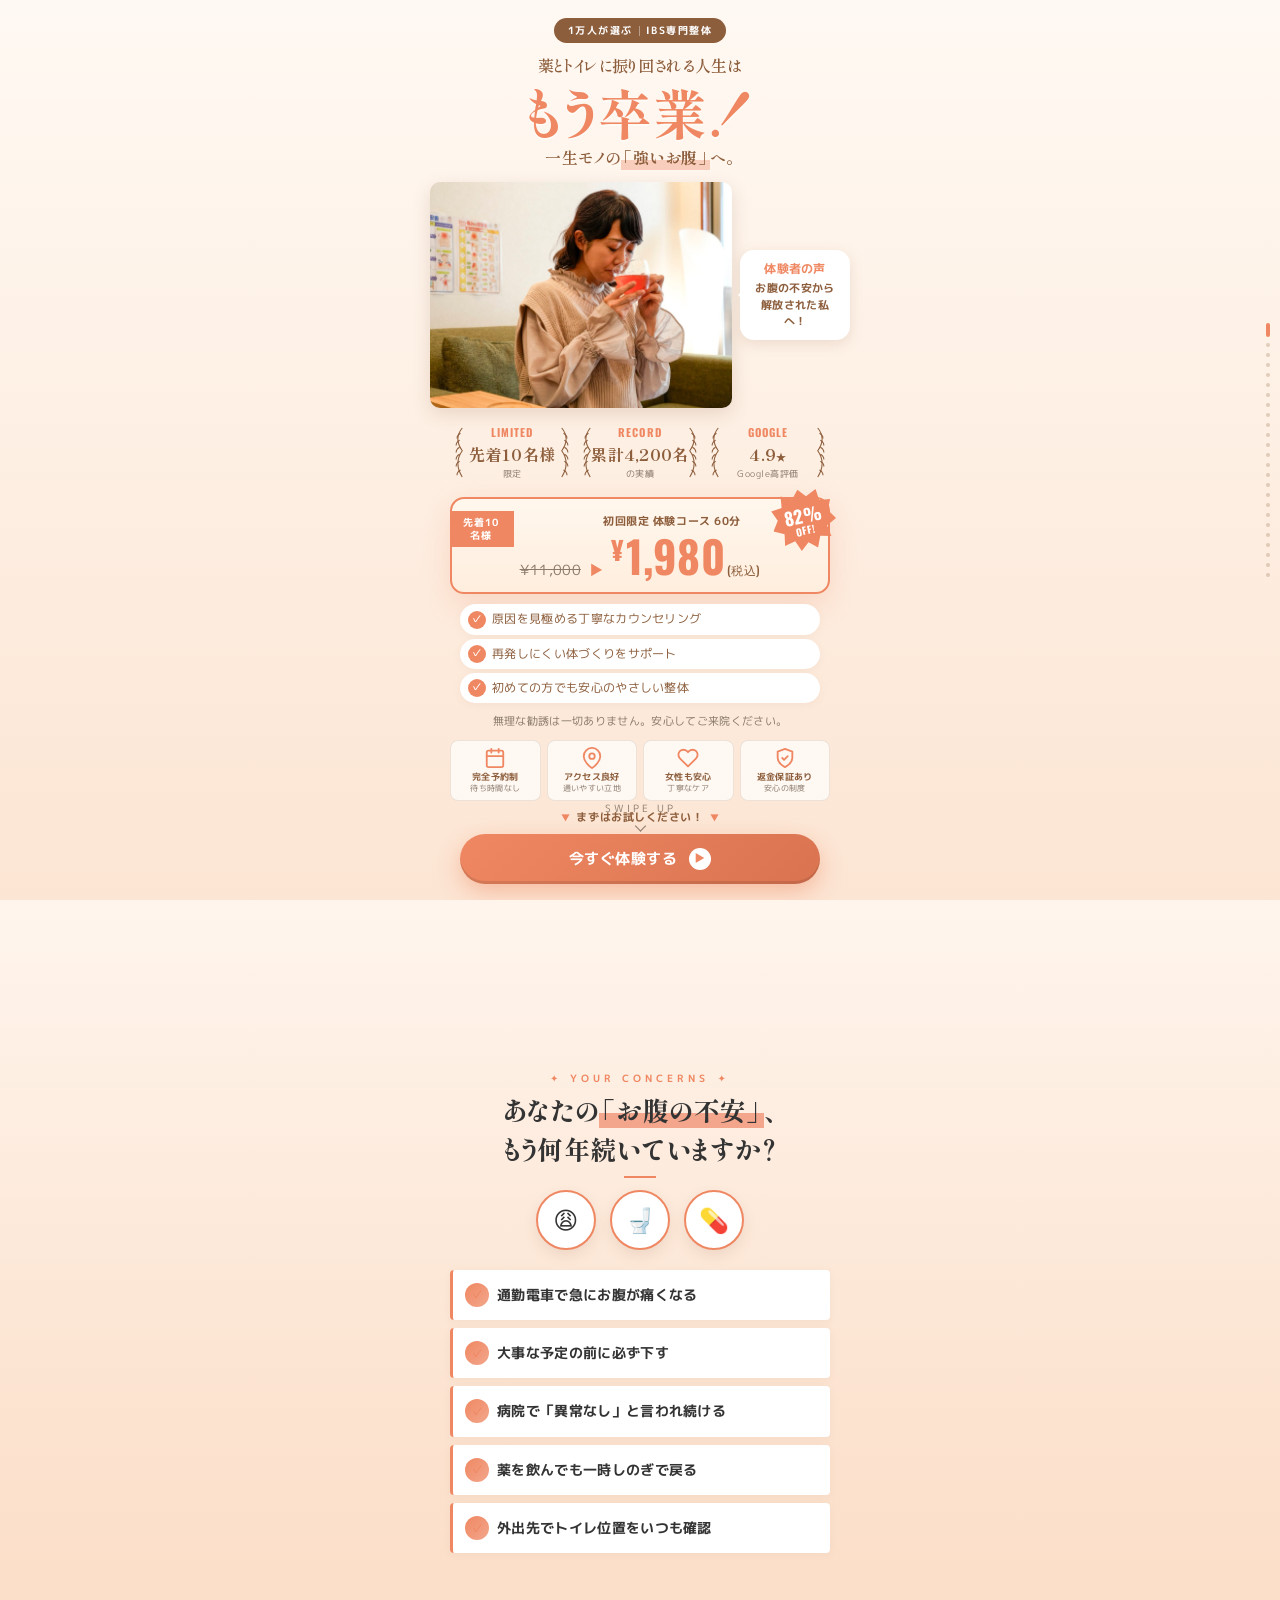
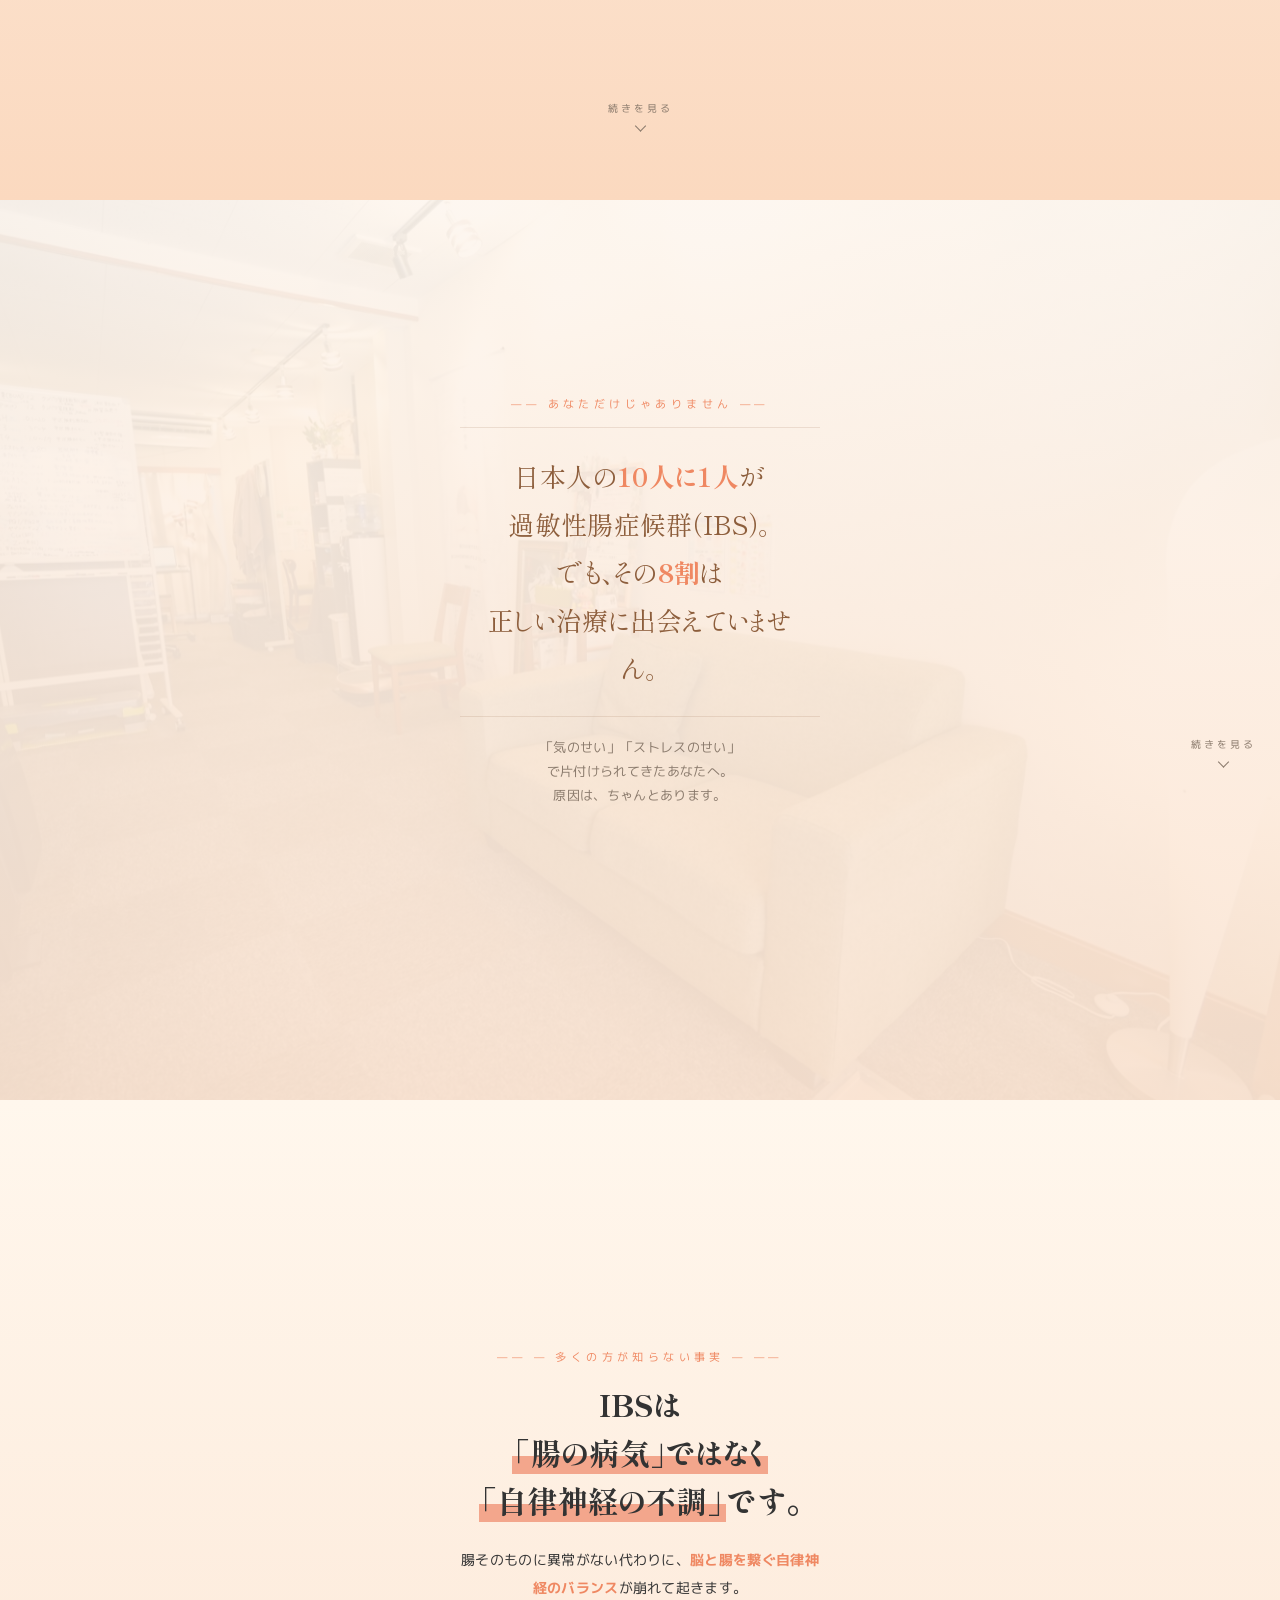
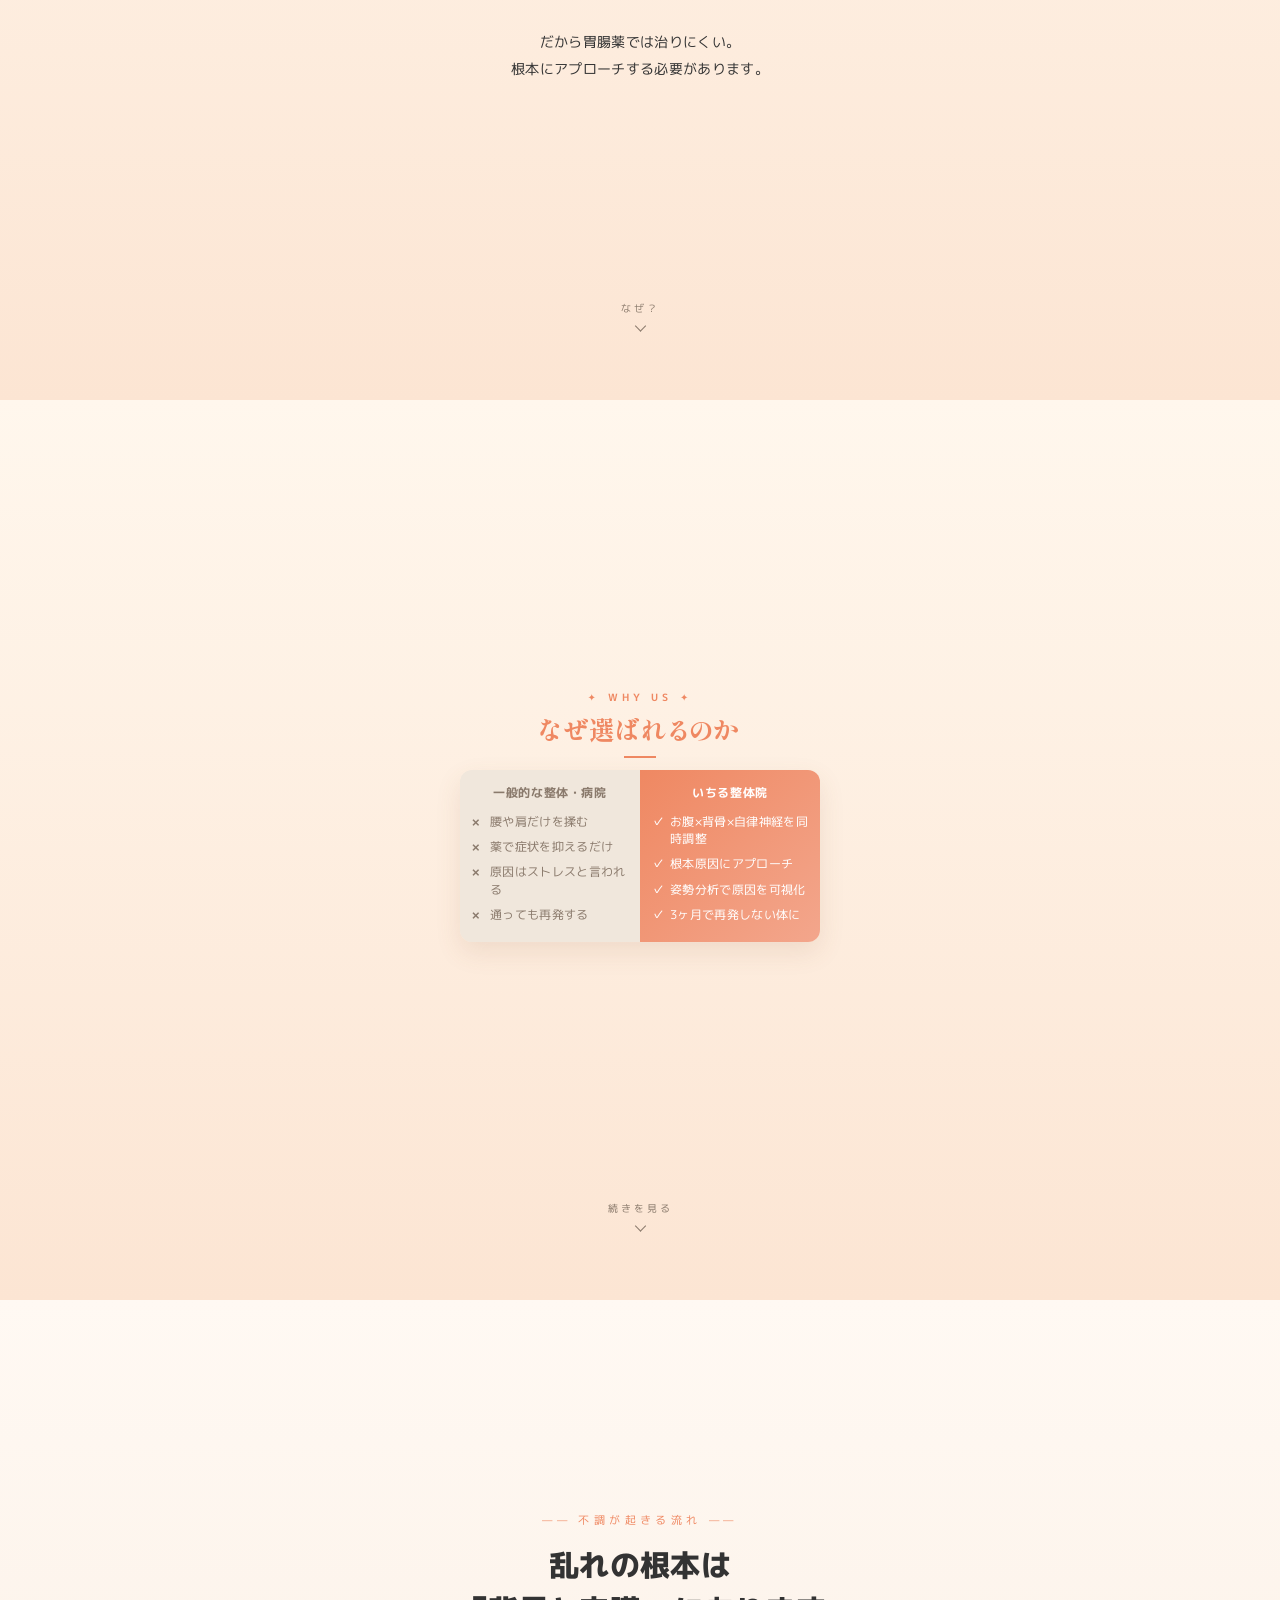
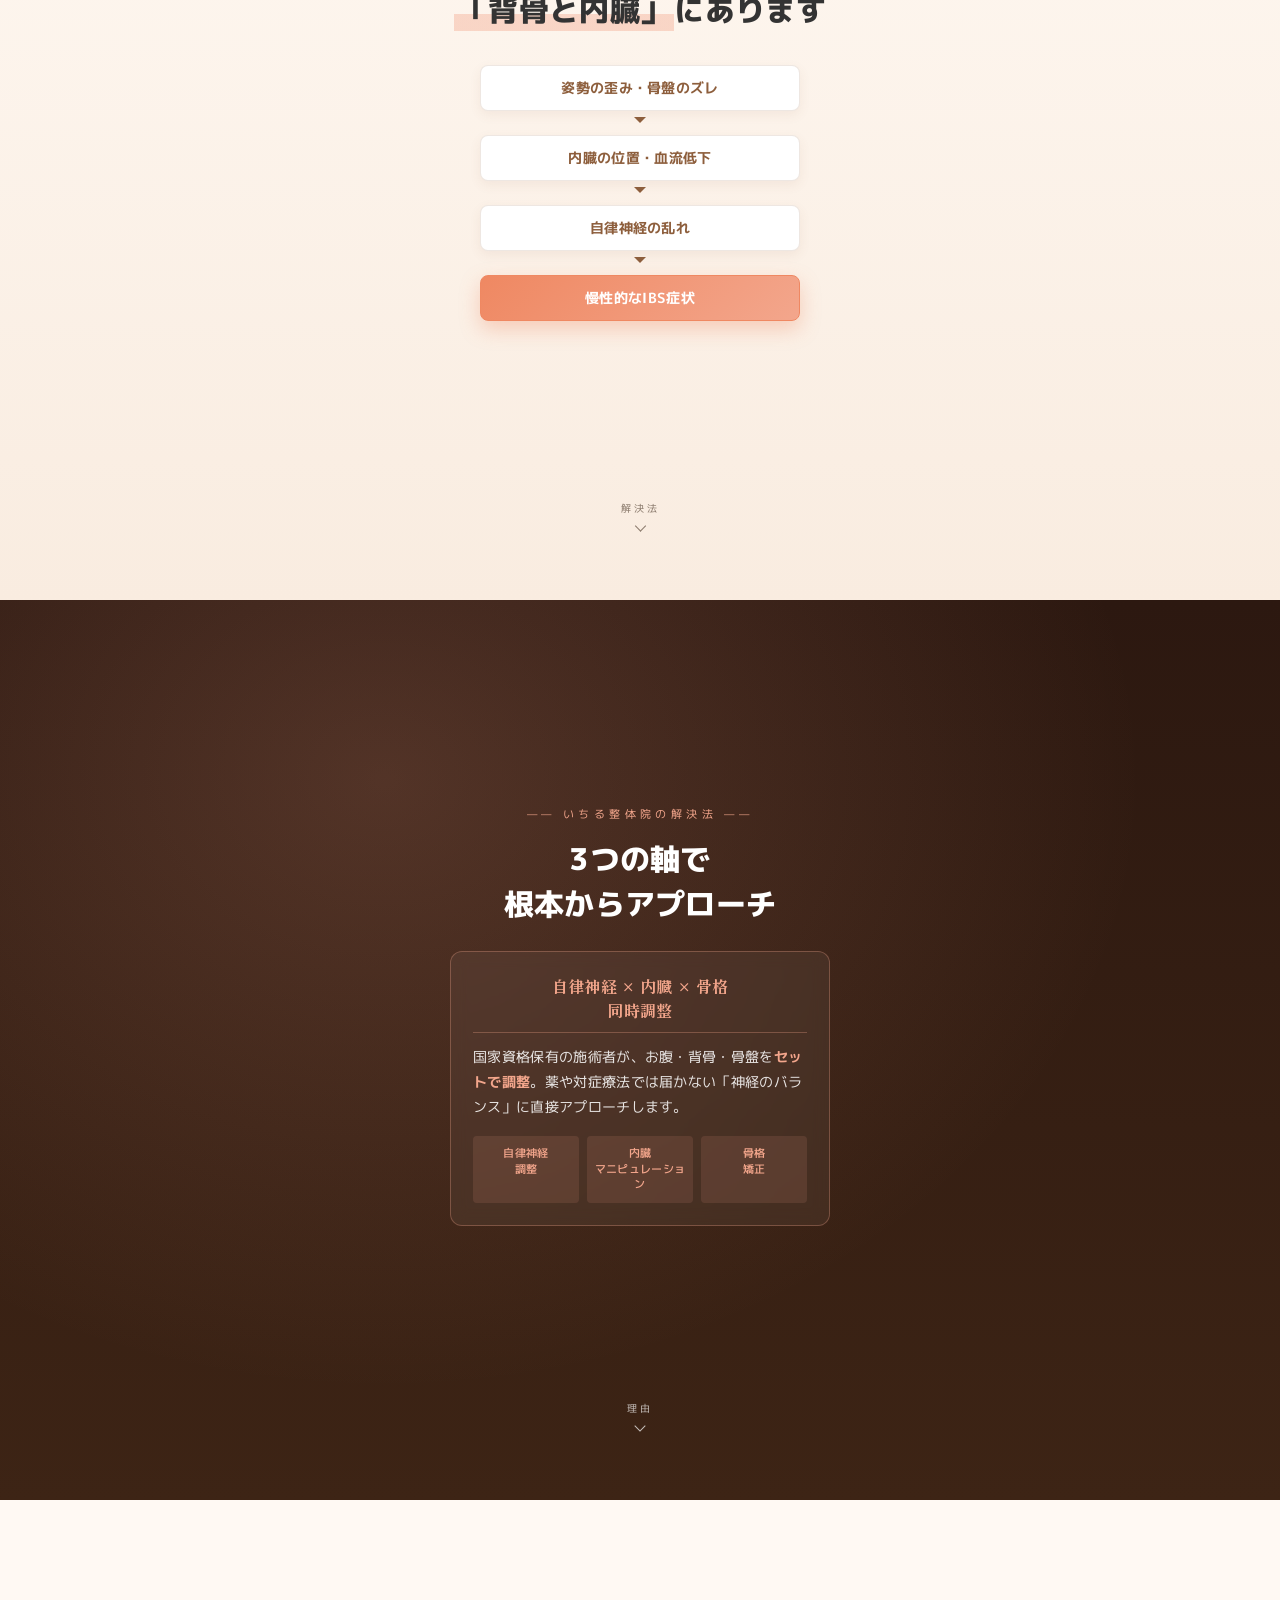
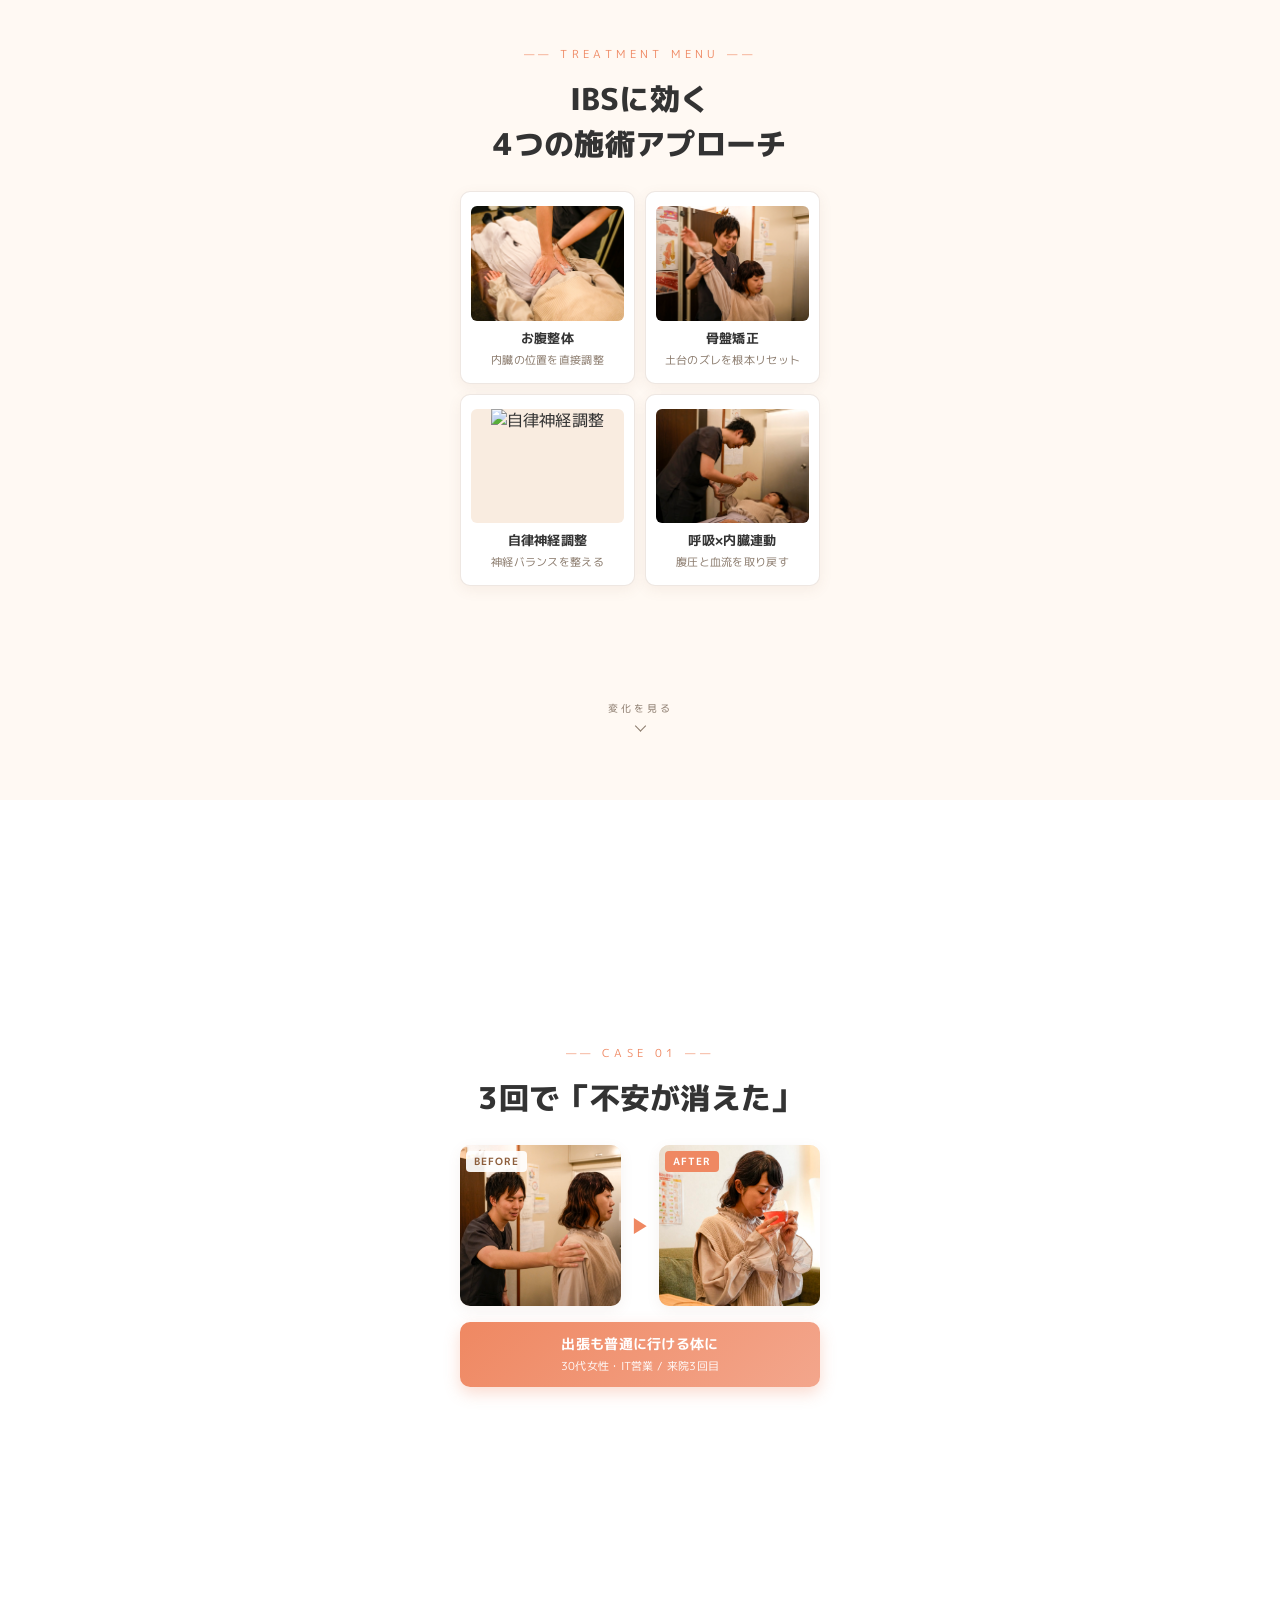
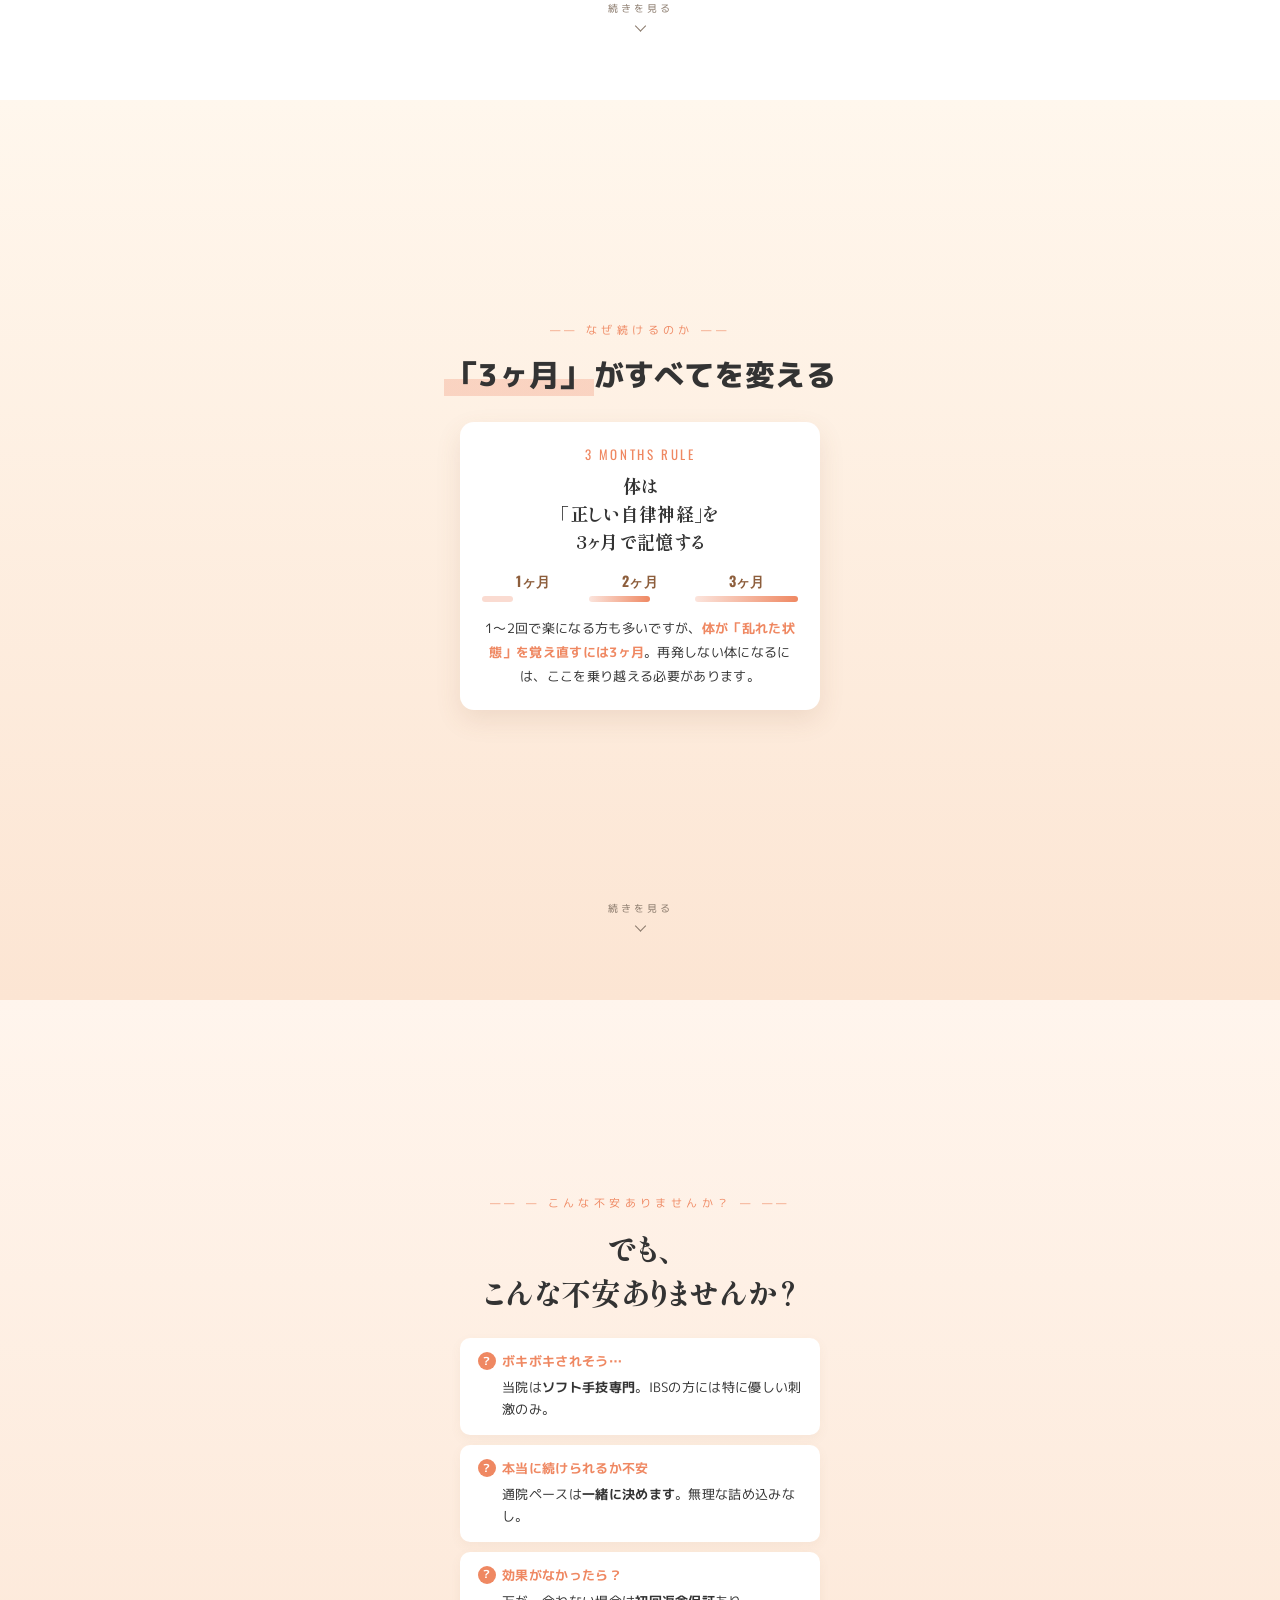
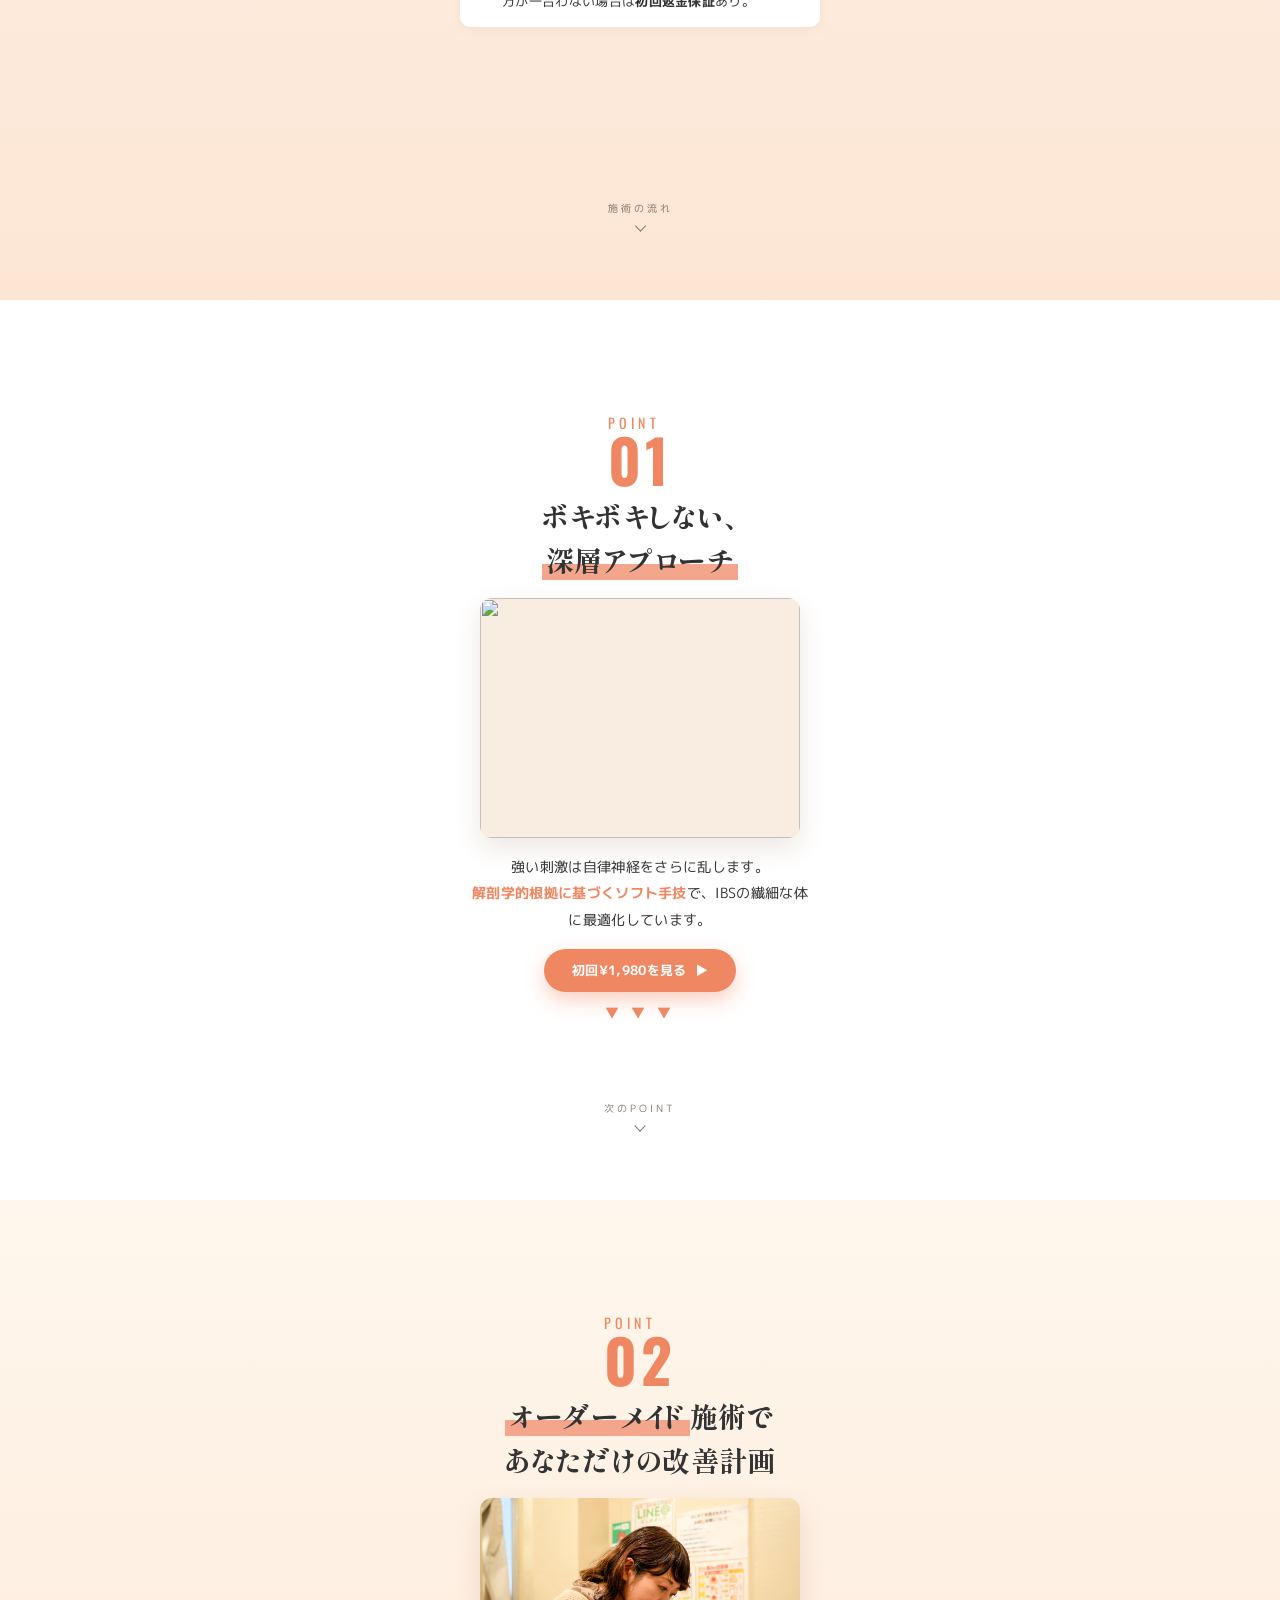
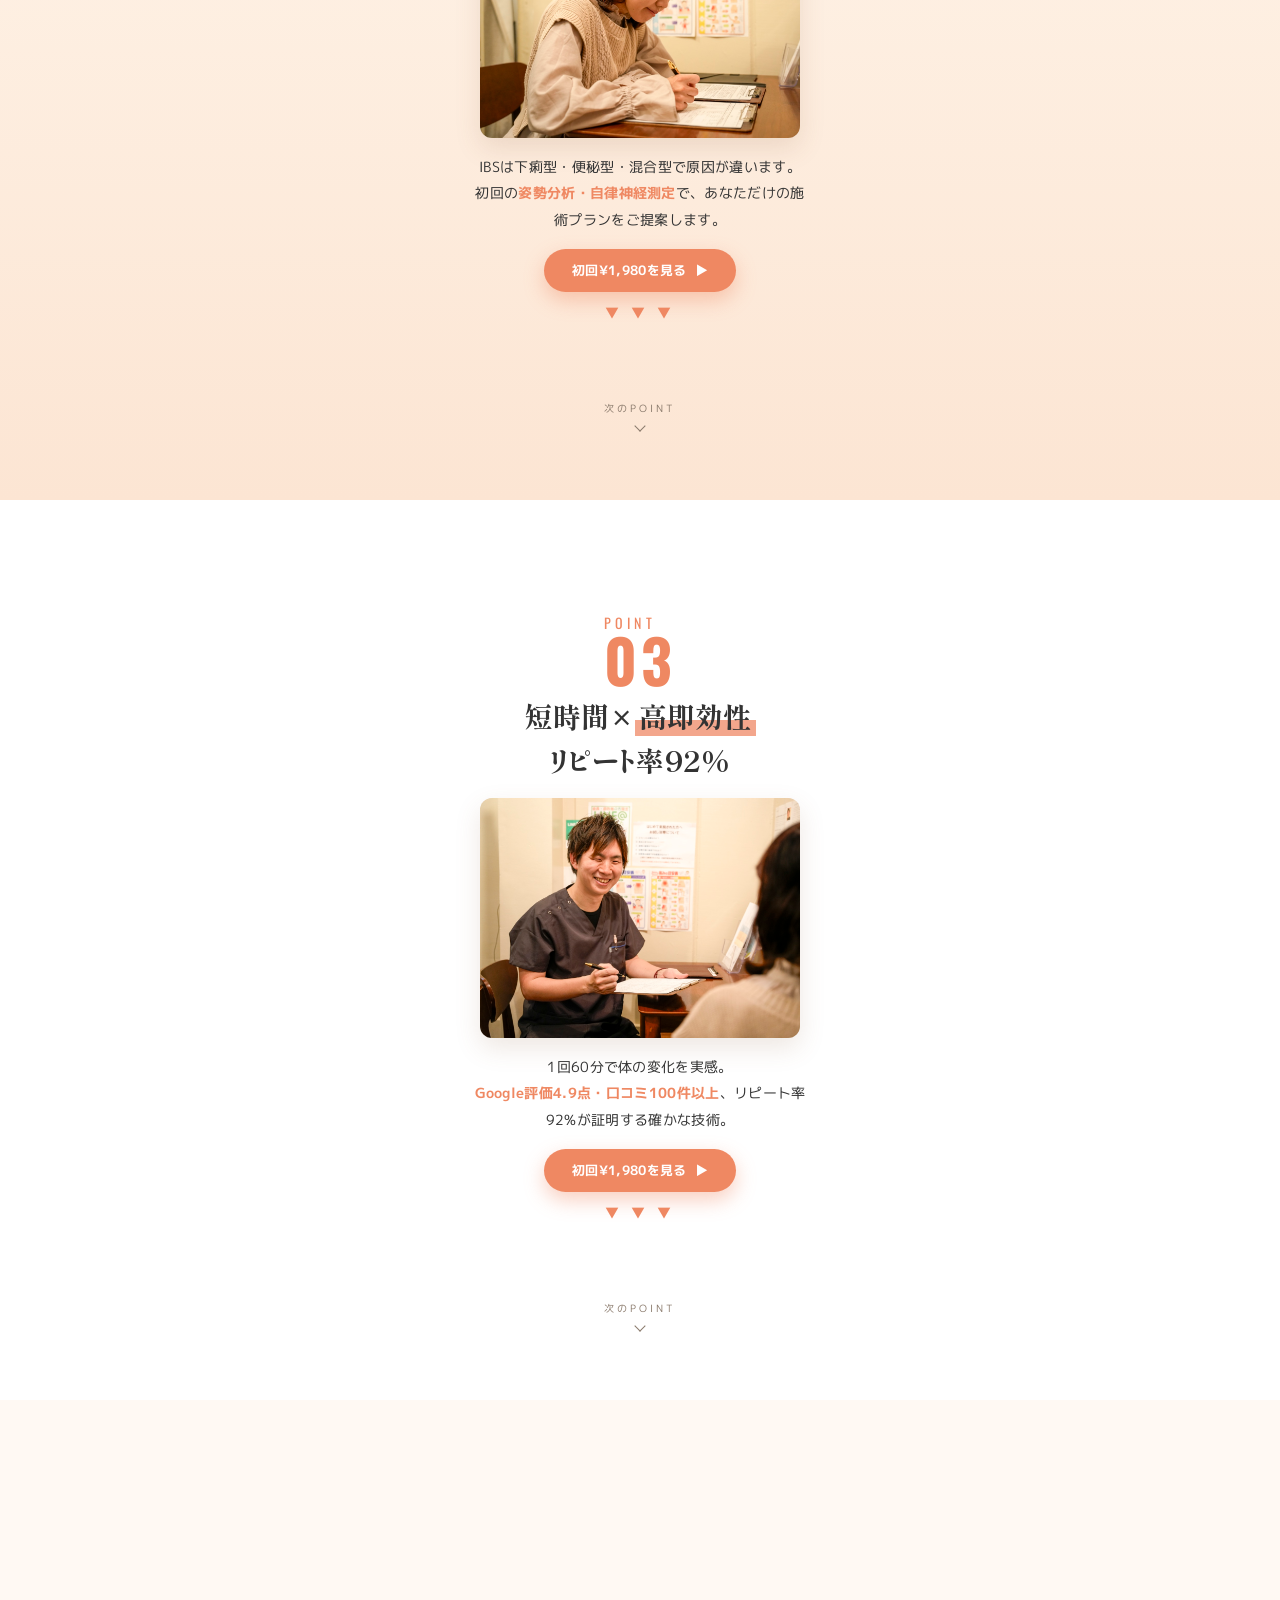
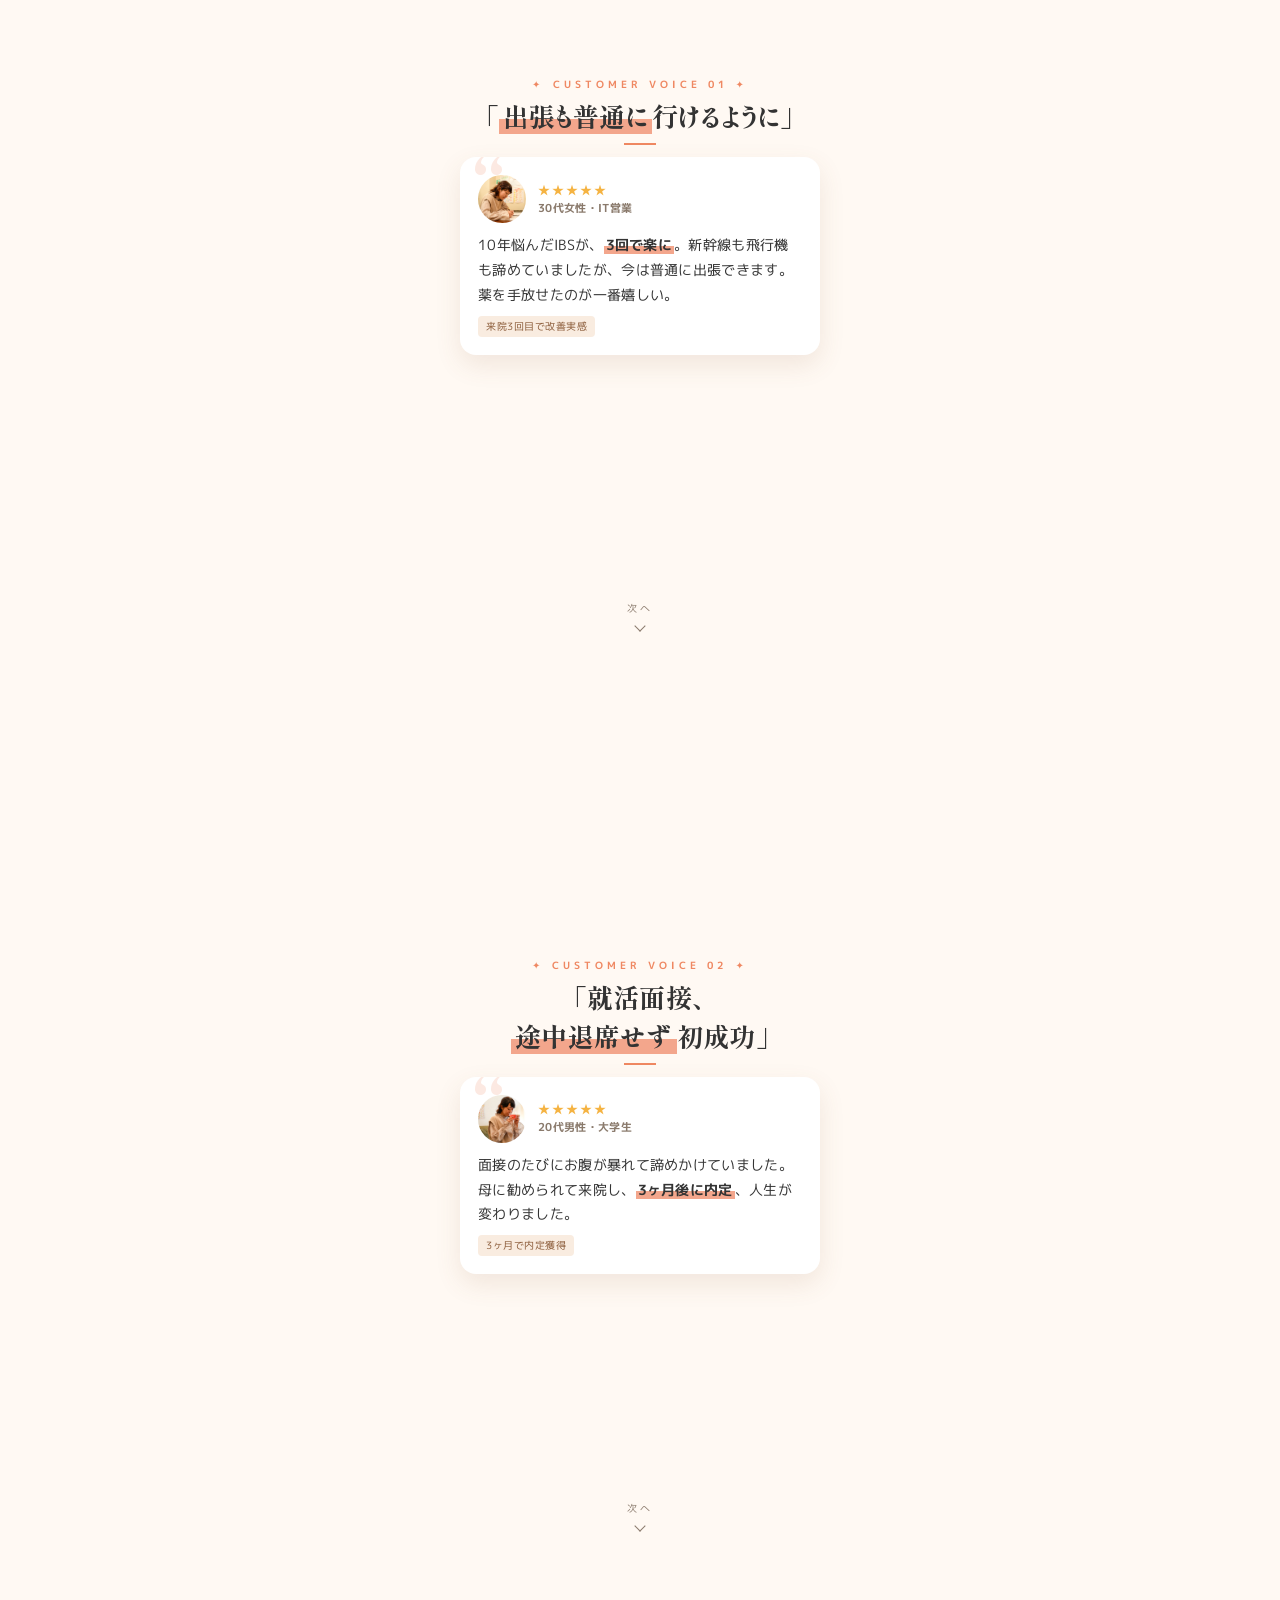
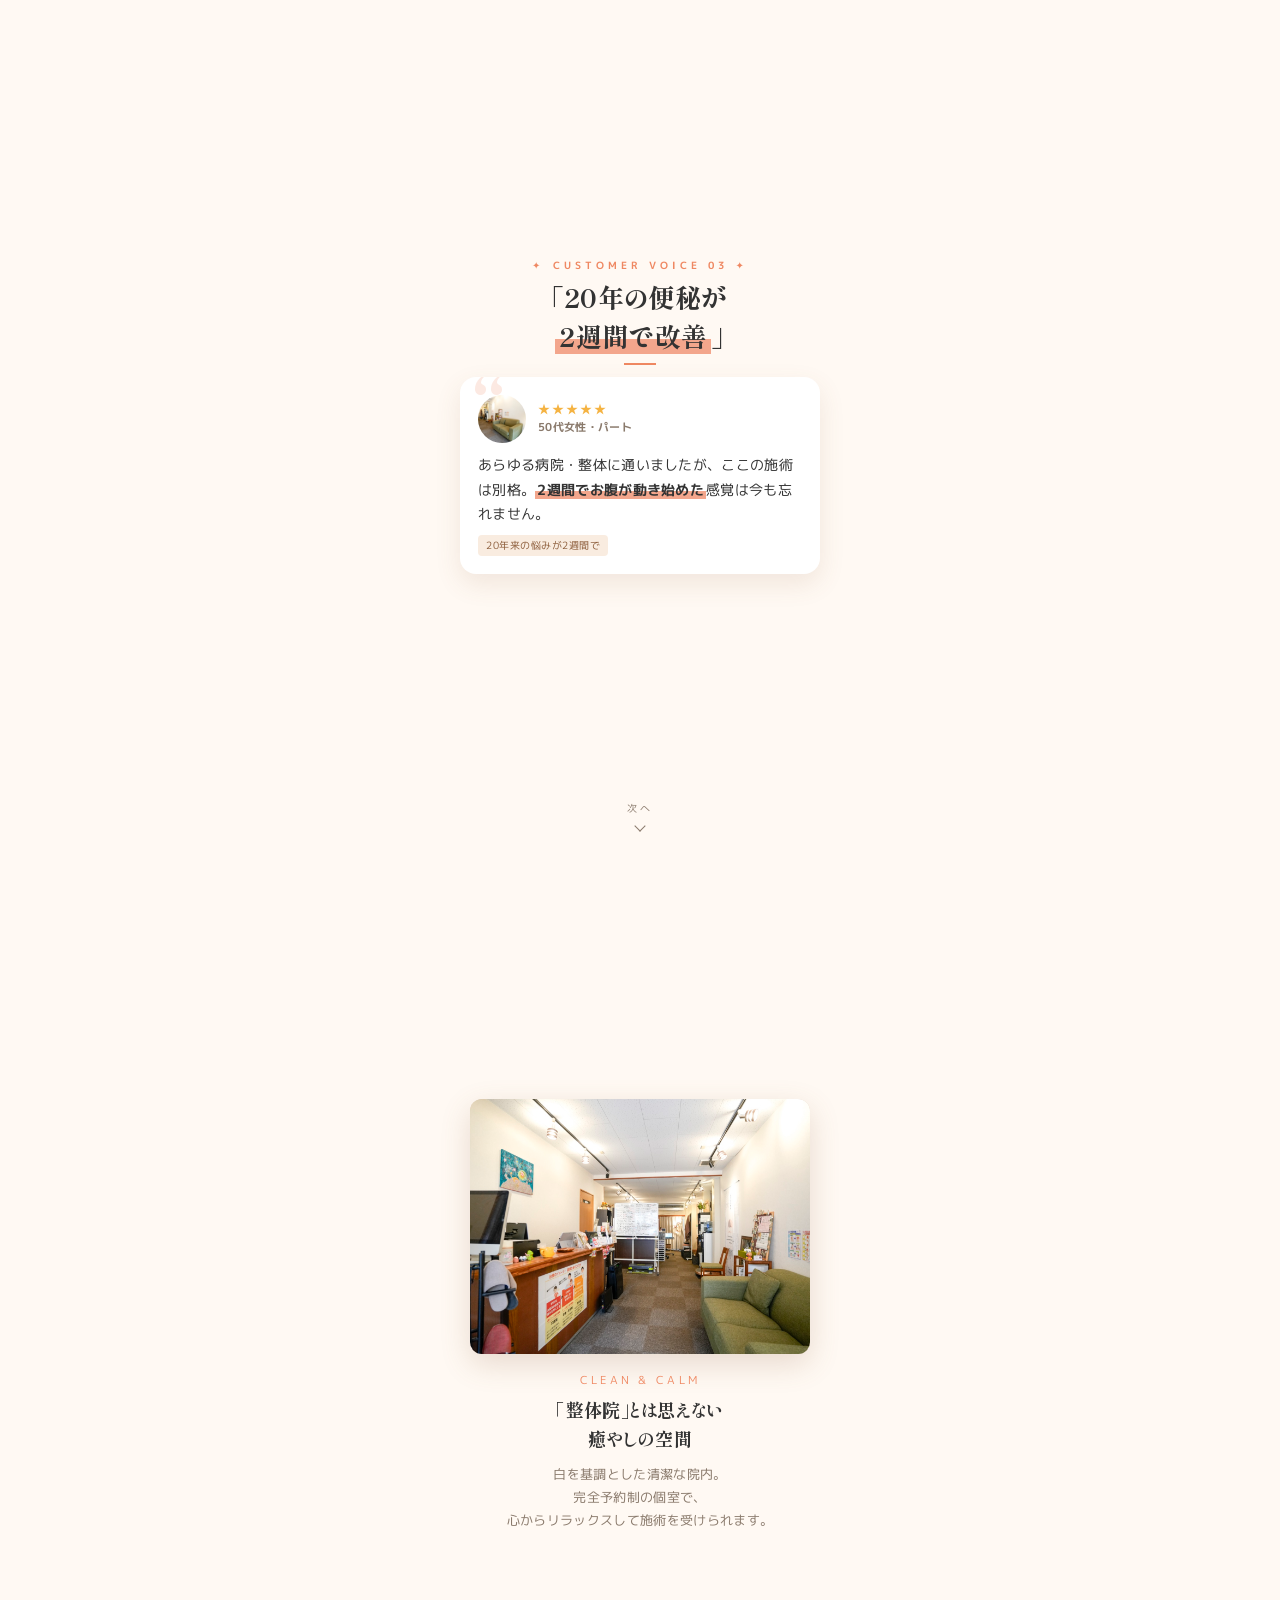
==== ibs-premium/index.html @ dd24e022 "Add premium IBS LP with elevated design" ====
<!DOCTYPE html>
<html lang="ja">
<head>
<meta charset="UTF-8">
<meta name="viewport" content="width=device-width, initial-scale=1.0, maximum-scale=1.0, user-scalable=no, viewport-fit=cover">
<title>薬は卒業！過敏性腸症候群を3ヶ月で根本改善｜いちる整体院</title>
<meta name="description" content="薬で治らない過敏性腸症候群（IBS）に。大阪・東成区のいちる整体院。自律神経×内臓調整で根本改善。初回限定¥1,980（82%OFF）。">
<meta name="robots" content="noindex,nofollow">
<link rel="preconnect" href="https://fonts.googleapis.com">
<link rel="preconnect" href="https://fonts.gstatic.com" crossorigin>
<link href="https://fonts.googleapis.com/css2?family=M+PLUS+1p:wght@300;400;500;700;800&family=Oswald:wght@300;400;500;600;700&family=Shippori+Mincho:wght@500;700;800&display=swap" rel="stylesheet">
<link rel="stylesheet" href="../shared/styles.css">
</head>
<body>

<div class="progress" id="progress"></div>
<a href="#offer" class="floating-cta" id="floatingCta">初回82%OFFを見る</a>

<div class="swiper" id="swiper">

<section class="slide s-hero-premium">
  <div class="ph-tag-row reveal">
    <span>1万人が選ぶ</span><span class="div"></span><span>IBS専門整体</span>
  </div>
  <div class="ph-h reveal d1">
    薬とトイレに振り回される人生は
    <span class="big">もう卒業！</span>
    一生モノの<span class="strong-q">「強いお腹」</span>へ。
  </div>
  
  <div class="ph-photo-row reveal d2">
    <div class="ph-photo"><img src="../shared/images/IMG_9438.jpg" alt=""></div>
    <div class="ph-bubble"><strong>体験者の声</strong>お腹の不安から<br>解放された私へ！</div>
  </div>
  <div class="laurel-row reveal d3">
    
      <div class="laurel">
        <div class="ico">LIMITED</div>
        <div class="num">先着10名様<small></small></div>
        <div class="lbl">限定</div>
      </div>
    
      <div class="laurel">
        <div class="ico">RECORD</div>
        <div class="num">累計4,200名<small></small></div>
        <div class="lbl">の実績</div>
      </div>
    
      <div class="laurel">
        <div class="ico">GOOGLE</div>
        <div class="num">4.9<small>★</small></div>
        <div class="lbl">Google高評価</div>
      </div>
    
  </div>
  
  <div class="ph-offer reveal d4">
    <div class="ribbon-l">先着10名様</div>
    <div class="ph-offer-h" style="text-align:center;">初回限定 体験コース 60分</div>
    <div class="ph-price-row">
      <span class="old">¥11,000</span>
      <span class="arrow-r">▶</span>
      <span class="new"><span class="yen">¥</span>1,980<small>(税込)</small></span>
    </div>
    <div class="starburst"><span class="pct">82%</span><span class="off">OFF!</span></div>
  </div>
  <ul class="ph-checks reveal d5"><li>原因を見極める丁寧なカウンセリング</li><li>再発しにくい体づくりをサポート</li><li>初めての方でも安心のやさしい整体</li></ul>
  <div style="font-size:11px;color:var(--muted);text-align:center;margin-top:2px;">無理な勧誘は一切ありません。安心してご来院ください。</div>
  
  <div class="feat4 reveal d5">
    
      <div class="it">
        <svg viewBox="0 0 24 24" fill="none" stroke="#ef8862" stroke-width="2" stroke-linecap="round" stroke-linejoin="round"><rect x="3" y="4" width="18" height="18" rx="2"/><line x1="16" y1="2" x2="16" y2="6"/><line x1="8" y1="2" x2="8" y2="6"/><line x1="3" y1="10" x2="21" y2="10"/></svg>
        <div class="lbl">完全予約制</div>
        <div class="sub">待ち時間なし</div>
      </div>
    
      <div class="it">
        <svg viewBox="0 0 24 24" fill="none" stroke="#ef8862" stroke-width="2" stroke-linecap="round" stroke-linejoin="round"><path d="M21 10c0 7-9 13-9 13s-9-6-9-13a9 9 0 1 1 18 0z"/><circle cx="12" cy="10" r="3"/></svg>
        <div class="lbl">アクセス良好</div>
        <div class="sub">通いやすい立地</div>
      </div>
    
      <div class="it">
        <svg viewBox="0 0 24 24" fill="none" stroke="#ef8862" stroke-width="2" stroke-linecap="round" stroke-linejoin="round"><path d="M20.84 4.61a5.5 5.5 0 0 0-7.78 0L12 5.67l-1.06-1.06a5.5 5.5 0 0 0-7.78 7.78l1.06 1.06L12 21.23l7.78-7.78 1.06-1.06a5.5 5.5 0 0 0 0-7.78z"/></svg>
        <div class="lbl">女性も安心</div>
        <div class="sub">丁寧なケア</div>
      </div>
    
      <div class="it">
        <svg viewBox="0 0 24 24" fill="none" stroke="#ef8862" stroke-width="2" stroke-linecap="round" stroke-linejoin="round"><path d="M12 22s8-4 8-10V5l-8-3-8 3v7c0 6 8 10 8 10z"/><polyline points="9 12 11 14 15 10"/></svg>
        <div class="lbl">返金保証あり</div>
        <div class="sub">安心の制度</div>
      </div>
    
  </div>
  <div class="cta-pro-pretext reveal d5">まずはお試しください！</div>
  <a class="cta-pro reveal d5" href="#offer">今すぐ体験する</a>
  <div class="hint">SWIPE UP<span class="arrow"></span></div>
</section>

<section class="slide s-pain pro">
  <div class="deco-h reveal">
    <div class="pre">YOUR CONCERNS</div>
    <h2>あなたの<span class="hl">「お腹の不安」</span>、<br>もう何年続いていますか？</h2>
    <div class="post"></div>
  </div>
  <div class="pain-pictogram"><div class="pic">😩</div><div class="pic">🚽</div><div class="pic">💊</div></div>
  <ul class="pain-list">
    <li class="reveal d2">通勤電車で急にお腹が痛くなる</li><li class="reveal d2">大事な予定の前に必ず下す</li><li class="reveal d3">病院で「異常なし」と言われ続ける</li><li class="reveal d3">薬を飲んでも一時しのぎで戻る</li><li class="reveal d4">外出先でトイレ位置をいつも確認</li>
  </ul>
  <div class="hint">続きを見る<span class="arrow"></span></div>
</section>

<section class="slide s-empathy has-bg">
  <div class="bg-image" style="background-image: url('../shared/images/IMG_9281.jpg'); "></div>
  <p class="label reveal">あなただけじゃありません</p>
  <p class="empathy-quote reveal d1">日本人の<span class="em">10人に1人</span>が<br>過敏性腸症候群（IBS）。<br>でも、その<span class="em">8割</span>は<br>正しい治療に出会えていません。</p>
  <p class="empathy-sub reveal d2">「気のせい」「ストレスのせい」<br>で片付けられてきたあなたへ。<br>原因は、ちゃんとあります。</p>
  <div class="hint">続きを見る<span class="arrow"></span></div>
</section>

<section class="slide s-truth">
  <p class="label reveal">— 多くの方が知らない事実 —</p>
  <h2 class="truth-title reveal d1">IBSは<br><span class="hl">「腸の病気」ではなく</span><br><span class="hl">「自律神経の不調」</span>です。</h2>
  <p class="truth-body reveal d2">腸そのものに異常がない代わりに、<strong>脳と腸を繋ぐ自律神経のバランス</strong>が崩れて起きます。<br><br>だから胃腸薬では治りにくい。<br>根本にアプローチする必要があります。</p>
  <div class="hint">なぜ？<span class="arrow"></span></div>
</section>

<section class="slide s-compare" style="background: linear-gradient(180deg, #fff7ed 0%, #fce5d3 100%);">
  <div class="deco-h reveal">
    <div class="pre">WHY US</div>
    <h2><span class="accent">なぜ選ばれるのか</span></h2>
    <div class="post"></div>
  </div>
  <div class="compare-card reveal d2">
    <div class="col bad">
      <h4>一般的な整体・病院</h4>
      <ul><li>腰や肩だけを揉む</li><li>薬で症状を抑えるだけ</li><li>原因はストレスと言われる</li><li>通っても再発する</li></ul>
    </div>
    <div class="col good">
      <h4>いちる整体院</h4>
      <ul><li>お腹×背骨×自律神経を同時調整</li><li>根本原因にアプローチ</li><li>姿勢分析で原因を可視化</li><li>3ヶ月で再発しない体に</li></ul>
    </div>
  </div>
  <div class="hint">続きを見る<span class="arrow"></span></div>
</section>

<section class="slide s-cause">
  <p class="label reveal">不調が起きる流れ</p>
  <h2 class="section-h reveal d1">乱れの根本は<br><span class="hl">「背骨と内臓」</span>にあります</h2>
  <div class="cause-flow">
    <div class="step reveal d2">姿勢の歪み・骨盤のズレ</div><div class="arrow reveal d2"></div><div class="step reveal d3">内臓の位置・血流低下</div><div class="arrow reveal d3"></div><div class="step reveal d4">自律神経の乱れ</div><div class="arrow reveal d4"></div><div class="step alert reveal d5">慢性的なIBS症状</div>
  </div>
  <div class="hint">解決法<span class="arrow"></span></div>
</section>

<section class="slide s-solution dark">
  <p class="label reveal">いちる整体院の解決法</p>
  <h2 class="section-h reveal d1">3つの軸で<br>根本からアプローチ</h2>
  <div class="sol-card reveal d2">
    <h3 class="mincho">自律神経 × 内臓 × 骨格<br>同時調整</h3>
    <p>国家資格保有の施術者が、お腹・背骨・骨盤を<strong style="color: var(--pink);">セットで調整</strong>。薬や対症療法では届かない「神経のバランス」に直接アプローチします。</p>
    <div class="sol-grid"><div>自律神経<br>調整</div><div>内臓<br>マニピュレーション</div><div>骨格<br>矯正</div></div>
  </div>
  <div class="hint">理由<span class="arrow"></span></div>
</section>

<section class="slide s-menu">
  <p class="label reveal">TREATMENT MENU</p>
  <h2 class="section-h reveal d1">IBSに効く<br>4つの施術アプローチ</h2>
  <div class="menu-grid">
    
      <div class="menu-tile reveal d2">
        <div class="photo"><img src="../shared/images/IMG_9395.jpg" alt="お腹整体"></div>
        <h4>お腹整体</h4>
        <p>内臓の位置を直接調整</p>
      </div>
    
      <div class="menu-tile reveal d2">
        <div class="photo"><img src="../shared/images/IMG_9325.jpg" alt="骨盤矯正"></div>
        <h4>骨盤矯正</h4>
        <p>土台のズレを根本リセット</p>
      </div>
    
      <div class="menu-tile reveal d3">
        <div class="photo"><img src="../shared/images/IMG_9341.jpg" alt="自律神経調整"></div>
        <h4>自律神経調整</h4>
        <p>神経バランスを整える</p>
      </div>
    
      <div class="menu-tile reveal d3">
        <div class="photo"><img src="../shared/images/IMG_9349.jpg" alt="呼吸×内臓連動"></div>
        <h4>呼吸×内臓連動</h4>
        <p>腹圧と血流を取り戻す</p>
      </div>
    
  </div>
  
  <div class="hint">変化を見る<span class="arrow"></span></div>
</section>

<section class="slide s-beforeafter">
  <p class="label reveal">CASE 01</p>
  <h2 class="section-h reveal d1">3回で「不安が消えた」</h2>
  <div class="ba-wrap">
    
      <div class="ba-pair reveal d2">
        <div class="ba-side before">
          <img src="../shared/images/IMG_9329.jpg" alt="">
          <span class="lbl">BEFORE</span>
        </div>
        <span class="ba-arrow">▶</span>
        <div class="ba-side after">
          <img src="../shared/images/IMG_9438.jpg" alt="">
          <span class="lbl">AFTER</span>
        </div>
      </div>
    
    <div class="ba-result reveal d4">出張も普通に行ける体に<small>30代女性・IT営業 / 来院3回目</small></div>
  </div>
  <div class="hint">続きを見る<span class="arrow"></span></div>
</section>

<section class="slide s-persistence">
  <p class="label reveal">なぜ続けるのか</p>
  <h2 class="section-h reveal d1"><span class="hl">「3ヶ月」</span>がすべてを変える</h2>
  <div class="persist-card reveal d2">
    <div class="pkey">3 MONTHS RULE</div>
    <h3>体は<br>「正しい自律神経」を<br>3ヶ月で記憶する</h3>
    <div class="diagram">
      <div class="pday"><div class="d">1ヶ月</div><div class="bar"></div></div>
      <div class="pday"><div class="d">2ヶ月</div><div class="bar"></div></div>
      <div class="pday"><div class="d">3ヶ月</div><div class="bar"></div></div>
    </div>
    <p>1〜2回で楽になる方も多いですが、<strong>体が「乱れた状態」を覚え直すには3ヶ月</strong>。再発しない体になるには、ここを乗り越える必要があります。</p>
  </div>
  <div class="hint">続きを見る<span class="arrow"></span></div>
</section>

<section class="slide s-doubts">
  <p class="label reveal">— こんな不安ありませんか？ —</p>
  <h2 class="doubts-h mincho reveal d1">でも、<br>こんな不安ありませんか？</h2>
  <div class="doubt-list">
    
      <div class="doubt-item reveal d2">
        <p class="q">ボキボキされそう…</p>
        <p class="a">当院は<strong>ソフト手技専門</strong>。IBSの方には特に優しい刺激のみ。</p>
      </div>
    
      <div class="doubt-item reveal d3">
        <p class="q">本当に続けられるか不安</p>
        <p class="a">通院ペースは<strong>一緒に決めます</strong>。無理な詰め込みなし。</p>
      </div>
    
      <div class="doubt-item reveal d4">
        <p class="q">効果がなかったら？</p>
        <p class="a">万が一合わない場合は<strong>初回返金保証</strong>あり。</p>
      </div>
    
  </div>
  <div class="hint">施術の流れ<span class="arrow"></span></div>
</section>

<section class="slide s-pointfull">
  <div class="pf-num reveal">POINT<span class="big">01</span></div>
  <h2 class="pf-h reveal d1">ボキボキしない、<br><span class="hl">深層アプローチ</span></h2>
  <div class="pf-img reveal d2"><img src="../shared/images/IMG_9341.jpg" alt=""></div>
  <p class="pf-body reveal d3">強い刺激は自律神経をさらに乱します。<br><strong>解剖学的根拠に基づくソフト手技</strong>で、IBSの繊細な体に最適化しています。</p>
  <div class="cta-ribbon-row reveal d4"><a href="#offer">初回¥1,980を見る</a></div><div class="arrows-down reveal d5">▼ ▼ ▼</div>
  <div class="hint">次のPOINT<span class="arrow"></span></div>
</section>

<section class="slide s-pointfull alt">
  <div class="pf-num reveal">POINT<span class="big">02</span></div>
  <h2 class="pf-h reveal d1"><span class="hl">オーダーメイド</span>施術で<br>あなただけの改善計画</h2>
  <div class="pf-img reveal d2"><img src="../shared/images/IMG_9290.jpg" alt=""></div>
  <p class="pf-body reveal d3">IBSは下痢型・便秘型・混合型で原因が違います。<br>初回の<strong>姿勢分析・自律神経測定</strong>で、あなただけの施術プランをご提案します。</p>
  <div class="cta-ribbon-row reveal d4"><a href="#offer">初回¥1,980を見る</a></div><div class="arrows-down reveal d5">▼ ▼ ▼</div>
  <div class="hint">次のPOINT<span class="arrow"></span></div>
</section>

<section class="slide s-pointfull">
  <div class="pf-num reveal">POINT<span class="big">03</span></div>
  <h2 class="pf-h reveal d1">短時間×<span class="hl">高即効性</span><br>リピート率92%</h2>
  <div class="pf-img reveal d2"><img src="../shared/images/IMG_9500.jpg" alt=""></div>
  <p class="pf-body reveal d3">1回60分で体の変化を実感。<br><strong>Google評価4.9点・口コミ100件以上</strong>、リピート率92%が証明する確かな技術。</p>
  <div class="cta-ribbon-row reveal d4"><a href="#offer">初回¥1,980を見る</a></div><div class="arrows-down reveal d5">▼ ▼ ▼</div>
  <div class="hint">次のPOINT<span class="arrow"></span></div>
</section>

<section class="slide s-reviews">
  <div class="deco-h reveal">
    <div class="pre">CUSTOMER VOICE 01</div>
    <h2>「<span class="hl">出張も普通に</span>行けるように」</h2>
    <div class="post"></div>
  </div>
  <div class="review-pro reveal d2">
    <div class="head">
      <div class="avatar"><img src="../shared/images/IMG_9290.jpg" alt=""></div>
      <div class="meta">
        <div class="stars">★★★★★</div>
        <div class="name">30代女性・IT営業</div>
      </div>
    </div>
    <p class="body">10年悩んだIBSが、<span class="em">3回で楽に</span>。新幹線も飛行機も諦めていましたが、今は普通に出張できます。薬を手放せたのが一番嬉しい。</p>
    <span class="tag">来院3回目で改善実感</span>
  </div>
  <div class="hint">次へ<span class="arrow"></span></div>
</section>

<section class="slide s-reviews">
  <div class="deco-h reveal">
    <div class="pre">CUSTOMER VOICE 02</div>
    <h2>「就活面接、<br><span class="hl">途中退席せず</span>初成功」</h2>
    <div class="post"></div>
  </div>
  <div class="review-pro reveal d2">
    <div class="head">
      <div class="avatar"><img src="../shared/images/IMG_9438.jpg" alt=""></div>
      <div class="meta">
        <div class="stars">★★★★★</div>
        <div class="name">20代男性・大学生</div>
      </div>
    </div>
    <p class="body">面接のたびにお腹が暴れて諦めかけていました。母に勧められて来院し、<span class="em">3ヶ月後に内定</span>、人生が変わりました。</p>
    <span class="tag">3ヶ月で内定獲得</span>
  </div>
  <div class="hint">次へ<span class="arrow"></span></div>
</section>

<section class="slide s-reviews">
  <div class="deco-h reveal">
    <div class="pre">CUSTOMER VOICE 03</div>
    <h2>「20年の便秘が<br><span class="hl">2週間で改善</span>」</h2>
    <div class="post"></div>
  </div>
  <div class="review-pro reveal d2">
    <div class="head">
      <div class="avatar"><img src="../shared/images/IMG_9281.jpg" alt=""></div>
      <div class="meta">
        <div class="stars">★★★★★</div>
        <div class="name">50代女性・パート</div>
      </div>
    </div>
    <p class="body">あらゆる病院・整体に通いましたが、ここの施術は別格。<span class="em">2週間でお腹が動き始めた</span>感覚は今も忘れません。</p>
    <span class="tag">20年来の悩みが2週間で</span>
  </div>
  <div class="hint">次へ<span class="arrow"></span></div>
</section>

<section class="slide s-space">
  <div class="space-img reveal"><img src="../shared/images/IMG_9274.jpg" alt="院内"></div>
  <p class="space-tag reveal d1">CLEAN &amp; CALM</p>
  <h3 class="space-h reveal d2">「整体院」とは思えない<br>癒やしの空間</h3>
  <p class="space-p reveal d3">白を基調とした清潔な院内。<br>完全予約制の個室で、<br>心からリラックスして施術を受けられます。</p>
  <div class="hint">特別オファー<span class="arrow"></span></div>
</section>

<section class="slide s-doubts">
  <p class="label reveal">— でも！！ —</p>
  <h2 class="doubts-h mincho reveal d1">それでも不安な<br>あなたへ。</h2>
  <div class="doubt-list">
    
      <div class="doubt-item reveal d2">
        <p class="q">通うのが負担にならないか</p>
        <p class="a"><strong>完全予約制・お着替えあり</strong>。仕事帰りも安心。</p>
      </div>
    
      <div class="doubt-item reveal d3">
        <p class="q">勧誘されたくない</p>
        <p class="a">無理な勧誘・物販は<strong>一切いたしません</strong>。</p>
      </div>
    
      <div class="doubt-item reveal d4">
        <p class="q">1人で施術が怖い</p>
        <p class="a"><strong>女性スタッフ在籍</strong>。指名も可能です。</p>
      </div>
    
  </div>
  <div class="hint">施術の流れ<span class="arrow"></span></div>
</section>

<section class="slide s-process">
  <p class="label reveal">FLOW / 初回の流れ</p>
  <h2 class="section-h reveal d1">初回は<span class="accent">約60分</span></h2>
  <div class="steps">
    
      <div class="step-item reveal d2">
        <div class="step-num">01</div>
        <div class="step-body">
          <div class="time">15分</div>
          <h4>カウンセリング</h4>
          <p>お腹の不調・生活習慣・ストレス要因をヒアリング</p>
        </div>
        <div class="step-photo"><img src="../shared/images/IMG_9290.jpg" alt="カウンセリング"></div>
      </div>
    
      <div class="step-item reveal d3">
        <div class="step-num">02</div>
        <div class="step-body">
          <div class="time">10分</div>
          <h4>姿勢・自律神経チェック</h4>
          <p>背骨・骨盤・内臓位置を可視化</p>
        </div>
        <div class="step-photo"><img src="../shared/images/IMG_9329.jpg" alt="姿勢・自律神経チェック"></div>
      </div>
    
      <div class="step-item reveal d4">
        <div class="step-num">03</div>
        <div class="step-body">
          <div class="time">30分</div>
          <h4>整体施術</h4>
          <p>ボキボキしない優しい手技で調整</p>
        </div>
        <div class="step-photo"><img src="../shared/images/IMG_9395.jpg" alt="整体施術"></div>
      </div>
    
      <div class="step-item reveal d5">
        <div class="step-num">04</div>
        <div class="step-body">
          <div class="time">5分</div>
          <h4>セルフケア指導</h4>
          <p>自宅でできる呼吸法・ストレッチ</p>
        </div>
        <div class="step-photo"><img src="../shared/images/IMG_9349.jpg" alt="セルフケア指導"></div>
      </div>
    
  </div>
  <div class="hint">院長<span class="arrow"></span></div>
</section>

<section class="slide s-doctor dark">
  <p class="label reveal">院長プロフィール</p>
  <div class="doctor-img reveal d1">
    <img src="../shared/images/IMG_9500.jpg" alt="岡本 院長">
  </div>
  <div class="doctor-name mincho reveal d2">岡本 院長</div>
  <div class="doctor-title reveal d3">国家資格保有 / 施術歴10年</div>
  <p class="doctor-quote reveal d4">お腹の不調は、<br>生き方そのものを縛ります。<br>もう、トイレに人生を奪われない。<br>その一歩を、私たちと。</p>
  <div class="hint">院内紹介<span class="arrow"></span></div>
</section>

<section class="slide s-offer has-bg" id="offer" data-hide-floating-cta="true">
  <div class="bg-image" style="background-image: url('../shared/images/IMG_9260.jpg'); "></div>
  <span class="offer-tag reveal">LIMITED OFFER</span>
  <h2 class="offer-h reveal d1">初回限定<br>IBS改善体験コース</h2>
  <div class="price-card reveal d2">
    <div class="ribbon">先着10名様</div>
    <div class="label-in">通常価格 ¥11,000 のところ</div>
    <div class="price-discount">82% OFF</div>
    <div class="price-old">¥11,000</div>
    <div class="price-new">¥1,980<small>(税込)</small></div>
    <div class="price-note">カウンセリング+検査+施術 約60分<br>※2回目以降は通常料金<br>※当日キャンセル料なし</div>
  </div>
  <div class="hint">予約方法<span class="arrow"></span></div>
</section>

<section class="slide s-reserve">
  <p class="label reveal">RESERVE / 予約方法</p>
  <h2 class="section-h reveal d1">たったの<span class="accent">60秒</span>で<br>予約完了</h2>
  <div class="reserve-steps">
    
      <div class="r-step reveal d2">
        <div class="n">01</div>
        <div class="t">日時を選ぶ</div>
        <div class="d">空き枠から選択</div>
      </div>
    
      <div class="r-step reveal d2">
        <div class="n">02</div>
        <div class="t">スタッフ指名</div>
        <div class="d">なしでもOK</div>
      </div>
    
      <div class="r-step reveal d3">
        <div class="n">03</div>
        <div class="t">情報入力</div>
        <div class="d">名前・連絡先</div>
      </div>
    
      <div class="r-step reveal d3">
        <div class="n">04</div>
        <div class="t">予約完了</div>
        <div class="d">確認メール送信</div>
      </div>
    
  </div>
  <p class="reserve-time mincho reveal d4"><strong>60</strong>秒で完了</p>
  <div class="hint">よくある質問<span class="arrow"></span></div>
</section>

<section class="slide s-faq">
  <p class="label reveal">FAQ / よくある質問</p>
  <h2 class="section-h reveal d1">不安にすべてお応えします</h2>
  <div class="faq-list">
    
      <div class="faq-item reveal d2">
        <p class="q">施術は痛くないですか？</p>
        <p class="a">ほとんどありません。「イタ気持ちいい」とおっしゃる方がほとんどです。</p>
      </div>
    
      <div class="faq-item reveal d3">
        <p class="q">何回通うと効果が出ますか？</p>
        <p class="a">初回で変化を感じる方が多く、3ヶ月（6〜12回）で根本改善を目指します。</p>
      </div>
    
      <div class="faq-item reveal d4">
        <p class="q">服装は何を着ればいい？</p>
        <p class="a">動きやすい服装でお越しください。お着替えのご用意もございます。</p>
      </div>
    
      <div class="faq-item reveal d5">
        <p class="q">駐車場はありますか？</p>
        <p class="a">近隣にコインパーキングが複数ございます（提携割引あり）。</p>
      </div>
    
  </div>
  <div class="hint">最後に<span class="arrow"></span></div>
</section>

<section class="slide s-cta has-bg" id="cta" data-hide-floating-cta="true">
  <div class="bg-image" style="background-image: url('../shared/images/IMG_9438.jpg'); "></div>
  <h2 class="cta-h mincho reveal">その一歩で、<br><span class="hl">人生は変わります</span></h2>
  <p class="cta-sub reveal d1">初回限定 ¥1,980 体験コース<br>無理な勧誘は一切いたしません。</p>
  <a href="#" class="cta-btn cta-primary reveal d2">▶ LINEで予約する（24時間OK）</a><a href="tel:0612345678" class="cta-btn cta-secondary reveal d3">☎ 電話で予約 06-XXXX-XXXX</a><a href="#" class="cta-btn cta-tertiary reveal d4">Web予約フォーム</a>
  <p class="cta-info reveal d5"><strong>大阪市東成区</strong> / 地下鉄 今里駅 徒歩◯分<br>営業：10:00-20:00 / 不定休</p>
</section>
</div>

<script src="../shared/runtime.js"></script>
</body>
</html>
---- shared/styles.css ----
:root {
  --pink: #f3a68c;
  --coral: #ef8862;
  --olive: #777e41;
  --brown: #8d5e3c;
  --black: #333333;
  --white: #ffffff;
  --cream: #fdf6ef;
  --cream-2: #f9ece0;
  --paper: #fff9f3;
  --muted: #8a7a6c;
  --line: rgba(141, 94, 60, 0.15);
}

* { margin: 0; padding: 0; box-sizing: border-box; -webkit-tap-highlight-color: transparent; }

html {
  height: 100%;
  scroll-snap-type: y mandatory;
  scroll-behavior: smooth;
  overflow-y: scroll;
  -webkit-overflow-scrolling: touch;
  scrollbar-width: none;
  overscroll-behavior-y: contain;
}
html::-webkit-scrollbar { display: none; }

body {
  margin: 0;
  width: 100%;
  font-family: "M PLUS 1p", system-ui, sans-serif;
  color: var(--black);
  background: var(--cream);
  font-feature-settings: "palt";
  letter-spacing: 0.02em;
  -webkit-font-smoothing: antialiased;
}

.mincho { font-family: "Shippori Mincho", "Noto Serif JP", serif; }
.oswald { font-family: "Oswald", sans-serif; letter-spacing: 0.05em; }

.swiper {
  width: 100%;
}

.slide {
  height: 100svh;
  min-height: 100svh;
  width: 100%;
  scroll-snap-align: start;
  scroll-snap-stop: always;
  display: flex;
  flex-direction: column;
  justify-content: center;
  align-items: center;
  padding: max(env(safe-area-inset-top), 32px) 24px max(env(safe-area-inset-bottom), 100px);
  position: relative;
  overflow: hidden;
}

/* Background image with overlay helper */
.bg-image {
  position: absolute;
  inset: 0;
  z-index: 0;
  background-size: cover;
  background-position: center;
  background-repeat: no-repeat;
}
.bg-image::after {
  content: "";
  position: absolute;
  inset: 0;
  background: var(--bg-overlay, linear-gradient(180deg, rgba(253,246,239,0.92) 0%, rgba(252,229,211,0.95) 100%));
}
.slide.has-bg > *:not(.bg-image) { position: relative; z-index: 2; }

/* Progress dots */
.progress {
  position: fixed;
  right: 10px;
  top: 50%;
  transform: translateY(-50%);
  display: flex;
  flex-direction: column;
  gap: 6px;
  z-index: 50;
  pointer-events: none;
}
.progress span {
  width: 4px;
  height: 4px;
  border-radius: 50%;
  background: rgba(141, 94, 60, 0.25);
  transition: all 0.3s ease;
}
.progress span.active {
  background: var(--coral);
  height: 14px;
  border-radius: 2px;
}

/* Swipe hint */
.hint {
  position: absolute;
  bottom: 70px;
  left: 50%;
  transform: translateX(-50%);
  color: var(--muted);
  font-size: 10px;
  letter-spacing: 0.3em;
  animation: bob 1.6s ease-in-out infinite;
  text-align: center;
  z-index: 3;
}
.slide.dark .hint { color: rgba(255, 255, 255, 0.7); }
.hint .arrow {
  display: block;
  margin: 6px auto 0;
  width: 8px;
  height: 8px;
  border-right: 1.5px solid currentColor;
  border-bottom: 1.5px solid currentColor;
  transform: rotate(45deg);
}
@keyframes bob {
  0%, 100% { transform: translate(-50%, 0); opacity: 0.6; }
  50% { transform: translate(-50%, 5px); opacity: 1; }
}

/* Floating CTA */
.floating-cta {
  position: fixed;
  bottom: 16px;
  left: 50%;
  transform: translateX(-50%);
  background: linear-gradient(135deg, var(--coral) 0%, var(--pink) 100%);
  color: white;
  padding: 14px 28px;
  border-radius: 999px;
  text-decoration: none;
  font-weight: 700;
  font-size: 13px;
  box-shadow: 0 10px 24px rgba(239, 136, 98, 0.5);
  z-index: 40;
  opacity: 0;
  pointer-events: none;
  transition: opacity 0.3s ease;
  white-space: nowrap;
}
.floating-cta.show { opacity: 1; pointer-events: auto; }
.floating-cta::before { content: "▶ "; font-size: 11px; }

/* Common section parts */
.label {
  font-size: 11px;
  letter-spacing: 0.4em;
  color: var(--coral);
  margin-bottom: 14px;
  text-align: center;
}
.label::before { content: "—— "; }
.label::after { content: " ——"; }

.section-h {
  font-size: clamp(22px, 6.5vw, 30px);
  font-weight: 800;
  text-align: center;
  margin-bottom: 24px;
  line-height: 1.5;
  color: var(--black);
}
.section-h .hl {
  background: linear-gradient(transparent 60%, rgba(243, 166, 140, 0.4) 60%);
  padding: 0 4px;
}
.section-h .accent { color: var(--coral); }

/* ===== Hero ===== */
.s-hero { background: linear-gradient(180deg, var(--paper) 0%, var(--cream-2) 100%); }
.hero-tag {
  display: inline-block;
  font-size: 11px;
  letter-spacing: 0.3em;
  color: var(--brown);
  border: 1px solid var(--brown);
  padding: 5px 14px;
  border-radius: 999px;
  margin-bottom: 28px;
  background: rgba(255, 255, 255, 0.6);
}
.hero-title {
  font-size: clamp(26px, 7.5vw, 38px);
  line-height: 1.5;
  font-weight: 800;
  margin-bottom: 24px;
  text-align: center;
  color: var(--black);
}
.hero-title .accent { color: var(--coral); }
.hero-title .strike {
  color: var(--muted);
  text-decoration: line-through;
  text-decoration-color: var(--coral);
}
.hero-title .small {
  display: block;
  font-size: 60%;
  color: var(--brown);
  font-weight: 500;
  margin-bottom: 6px;
}
.hero-coupon {
  background: linear-gradient(135deg, var(--coral) 0%, var(--pink) 100%);
  color: white;
  padding: 18px 28px;
  border-radius: 12px;
  text-align: center;
  box-shadow: 0 10px 30px rgba(239, 136, 98, 0.4);
  margin-bottom: 20px;
  position: relative;
}
.hero-coupon::before, .hero-coupon::after {
  content: "";
  position: absolute;
  width: 14px;
  height: 14px;
  background: var(--cream);
  border-radius: 50%;
  top: 50%;
  transform: translateY(-50%);
}
.hero-coupon::before { left: -7px; }
.hero-coupon::after { right: -7px; }
.hero-coupon .ribbon { font-size: 10px; letter-spacing: 0.3em; opacity: 0.9; margin-bottom: 6px; }
.hero-coupon .price { font-family: "Oswald", sans-serif; font-size: 30px; font-weight: 700; line-height: 1; }
.hero-coupon .price .old { font-size: 14px; text-decoration: line-through; opacity: 0.7; margin-right: 8px; font-weight: 400; }
.hero-coupon .price .new { font-size: 36px; }
.hero-coupon .price small { font-size: 14px; font-weight: 400; }
.hero-coupon .desc { font-size: 11px; margin-top: 6px; opacity: 0.95; }
.hero-meta {
  display: flex;
  gap: 8px;
  flex-wrap: wrap;
  justify-content: center;
  font-size: 10px;
  color: var(--brown);
}
.hero-meta span {
  border: 1px solid var(--line);
  padding: 4px 10px;
  border-radius: 4px;
  background: rgba(255, 255, 255, 0.6);
}

/* ===== Pain ===== */
.s-pain { background: linear-gradient(180deg, #fff5ed 0%, #fce5d3 100%); }
.pain-list { list-style: none; width: 100%; max-width: 380px; margin-top: 4px; }
.pain-list li {
  background: white;
  border-left: 3px solid var(--coral);
  padding: 13px 16px;
  margin-bottom: 8px;
  font-size: 14px;
  line-height: 1.6;
  border-radius: 4px;
  box-shadow: 0 2px 8px rgba(141, 94, 60, 0.06);
  display: flex;
  align-items: center;
  gap: 10px;
}
.pain-list li::before {
  content: "✓";
  color: var(--coral);
  font-weight: 700;
  flex-shrink: 0;
  width: 20px;
  height: 20px;
  background: rgba(243, 166, 140, 0.15);
  border-radius: 50%;
  display: flex;
  align-items: center;
  justify-content: center;
  font-size: 11px;
}

/* ===== Empathy ===== */
.s-empathy { background: linear-gradient(180deg, var(--cream) 0%, var(--cream-2) 100%); }
.empathy-quote {
  font-family: "Shippori Mincho", serif;
  font-size: clamp(20px, 5.5vw, 26px);
  line-height: 1.85;
  text-align: center;
  color: var(--brown);
  max-width: 360px;
  padding: 24px;
  border-top: 1px solid var(--line);
  border-bottom: 1px solid var(--line);
}
.empathy-quote .em { color: var(--coral); font-weight: 700; }
.empathy-sub {
  font-size: 13px;
  color: var(--muted);
  margin-top: 18px;
  text-align: center;
  line-height: 1.85;
}

/* ===== Truth ===== */
.s-truth { background: linear-gradient(180deg, #fff7ed 0%, #fce5d3 100%); }
.truth-title {
  font-family: "Shippori Mincho", serif;
  font-size: clamp(22px, 6.5vw, 30px);
  line-height: 1.6;
  font-weight: 800;
  text-align: center;
  margin-bottom: 22px;
  color: var(--black);
}
.truth-title .hl { background: linear-gradient(transparent 60%, var(--pink) 60%); padding: 0 4px; }
.truth-body { font-size: 14px; line-height: 1.95; text-align: center; color: var(--black); max-width: 360px; }
.truth-body strong { color: var(--coral); font-weight: 700; }

/* ===== Cause ===== */
.s-cause { background: linear-gradient(180deg, var(--paper) 0%, var(--cream-2) 100%); }
.cause-flow { display: flex; flex-direction: column; align-items: center; gap: 6px; margin-top: 8px; width: 100%; max-width: 320px; }
.cause-flow .step {
  background: white;
  border: 1px solid var(--line);
  box-shadow: 0 4px 12px rgba(141, 94, 60, 0.08);
  padding: 12px 20px;
  border-radius: 8px;
  font-weight: 600;
  text-align: center;
  width: 100%;
  font-size: 14px;
  color: var(--brown);
}
.cause-flow .step.alert {
  background: linear-gradient(135deg, var(--coral) 0%, var(--pink) 100%);
  color: white;
  border-color: var(--coral);
  box-shadow: 0 8px 20px rgba(239, 136, 98, 0.35);
}
.cause-flow .arrow {
  width: 0;
  height: 0;
  border: 6px solid transparent;
  border-top-color: var(--brown);
  opacity: 0.5;
}

/* ===== Solution ===== */
.s-solution.dark {
  background:
    radial-gradient(ellipse at 30% 20%, rgba(243, 166, 140, 0.18), transparent 60%),
    linear-gradient(180deg, #2c1810 0%, #3d2415 100%);
  color: white;
}
.s-solution .label { color: var(--pink); }
.s-solution .section-h { color: white; }
.sol-card {
  background: rgba(255, 255, 255, 0.05);
  border: 1px solid rgba(243, 166, 140, 0.3);
  border-radius: 12px;
  padding: 22px;
  width: 100%;
  max-width: 380px;
  backdrop-filter: blur(8px);
}
.sol-card h3 {
  font-size: 16px;
  color: var(--pink);
  margin-bottom: 12px;
  border-bottom: 1px solid rgba(243, 166, 140, 0.3);
  padding-bottom: 10px;
  text-align: center;
}
.sol-card p { font-size: 13.5px; line-height: 1.85; color: rgba(255, 255, 255, 0.88); }
.sol-grid { display: grid; grid-template-columns: 1fr 1fr 1fr; gap: 8px; margin-top: 16px; }
.sol-grid div {
  background: rgba(243, 166, 140, 0.12);
  color: var(--pink);
  text-align: center;
  padding: 10px 4px;
  font-size: 11px;
  border-radius: 4px;
  line-height: 1.4;
  font-weight: 500;
}

/* ===== Points ===== */
.s-reasons { background: var(--paper); }
.point {
  background: white;
  border-radius: 12px;
  padding: 20px;
  width: 100%;
  max-width: 360px;
  box-shadow: 0 6px 20px rgba(141, 94, 60, 0.08);
  position: relative;
  margin-top: 14px;
}
.point .num {
  position: absolute;
  top: -14px;
  left: 20px;
  background: linear-gradient(135deg, var(--coral) 0%, var(--pink) 100%);
  color: white;
  font-family: "Oswald", sans-serif;
  font-size: 14px;
  padding: 4px 14px;
  border-radius: 999px;
  letter-spacing: 0.1em;
  box-shadow: 0 4px 12px rgba(239, 136, 98, 0.3);
}
.point h3 { font-size: 16px; color: var(--black); margin-bottom: 8px; margin-top: 4px; }
.point p { font-size: 13px; line-height: 1.8; color: var(--muted); }

/* ===== Stats ===== */
.s-proof { background: linear-gradient(180deg, var(--cream) 0%, var(--cream-2) 100%); }
.stats { display: grid; grid-template-columns: 1fr 1fr; gap: 10px; width: 100%; max-width: 360px; margin-bottom: 20px; }
.stat {
  background: white;
  border-radius: 10px;
  padding: 16px 10px;
  text-align: center;
  box-shadow: 0 4px 14px rgba(141, 94, 60, 0.06);
}
.stat .num { font-family: "Oswald", sans-serif; font-size: 32px; font-weight: 700; color: var(--coral); line-height: 1; }
.stat .num small { font-size: 14px; }
.stat .lbl { font-size: 10px; color: var(--muted); margin-top: 6px; letter-spacing: 0.05em; }

/* ===== Reviews ===== */
.s-reviews { background: var(--paper); }
.review {
  background: white;
  padding: 20px;
  border-radius: 10px;
  border-left: 3px solid var(--coral);
  max-width: 360px;
  width: 100%;
  box-shadow: 0 4px 14px rgba(141, 94, 60, 0.06);
}
.review .stars { color: #f5b342; font-size: 14px; margin-bottom: 8px; letter-spacing: 2px; }
.review .body { font-size: 14px; line-height: 1.85; margin-bottom: 12px; color: var(--black); }
.review .body .em { background: linear-gradient(transparent 60%, var(--pink) 60%); font-weight: 600; }
.review .name { font-size: 11px; color: var(--muted); border-top: 1px solid var(--line); padding-top: 10px; }

/* ===== Doubts ===== */
.s-doubts { background: linear-gradient(180deg, #fff5ed 0%, #fce5d3 100%); }
.doubts-h {
  font-family: "Shippori Mincho", serif;
  font-size: clamp(22px, 6.5vw, 30px);
  text-align: center;
  margin-bottom: 24px;
  color: var(--black);
  font-weight: 800;
}
.doubts-h .em { color: var(--coral); }
.doubt-list { width: 100%; max-width: 360px; }
.doubt-item {
  background: white;
  border-radius: 10px;
  padding: 14px 18px;
  margin-bottom: 10px;
  box-shadow: 0 4px 12px rgba(141, 94, 60, 0.06);
}
.doubt-item .q {
  font-size: 13px;
  font-weight: 700;
  color: var(--coral);
  margin-bottom: 6px;
  display: flex;
  align-items: flex-start;
  gap: 6px;
}
.doubt-item .q::before {
  content: "?";
  flex-shrink: 0;
  width: 18px;
  height: 18px;
  background: var(--coral);
  color: white;
  border-radius: 50%;
  font-size: 11px;
  display: flex;
  align-items: center;
  justify-content: center;
  font-weight: 700;
}
.doubt-item .a { font-size: 12.5px; line-height: 1.75; color: var(--black); padding-left: 24px; }

/* ===== Process ===== */
.s-process { background: white; }
.steps { width: 100%; max-width: 340px; }
.step-item { display: flex; align-items: center; gap: 14px; margin-bottom: 18px; position: relative; }
.step-item:not(:last-child)::before {
  content: "";
  position: absolute;
  left: 17px;
  top: 70px;
  bottom: -18px;
  width: 1px;
  background: var(--line);
}
.step-num {
  flex: 0 0 36px;
  height: 36px;
  border-radius: 50%;
  background: linear-gradient(135deg, var(--coral) 0%, var(--pink) 100%);
  color: white;
  display: flex;
  align-items: center;
  justify-content: center;
  font-weight: 700;
  font-size: 13px;
  font-family: "Oswald", sans-serif;
  z-index: 1;
  box-shadow: 0 4px 10px rgba(239, 136, 98, 0.3);
}
.step-body { flex: 1; }
.step-body h4 { font-size: 14px; margin-bottom: 4px; color: var(--black); }
.step-body .time { font-size: 10px; color: var(--coral); letter-spacing: 0.1em; margin-bottom: 4px; }
.step-body p { font-size: 12px; line-height: 1.75; color: var(--muted); }
.step-photo {
  flex: 0 0 56px;
  width: 56px;
  height: 56px;
  border-radius: 8px;
  overflow: hidden;
  background: var(--cream-2);
  box-shadow: 0 4px 10px rgba(141, 94, 60, 0.12);
}
.step-photo img { width: 100%; height: 100%; object-fit: cover; display: block; }

/* ===== Doctor ===== */
.s-doctor.dark {
  background:
    radial-gradient(ellipse at 50% 30%, rgba(243, 166, 140, 0.2), transparent 60%),
    linear-gradient(180deg, #3d2415 0%, #2c1810 100%);
  color: white;
}
.s-doctor .label { color: var(--pink); }
.doctor-img {
  width: 130px;
  height: 130px;
  border-radius: 50%;
  overflow: hidden;
  margin-bottom: 14px;
  border: 3px solid rgba(243, 166, 140, 0.5);
  box-shadow: 0 10px 30px rgba(239, 136, 98, 0.4);
  background: linear-gradient(135deg, var(--coral) 0%, var(--pink) 100%);
}
.doctor-img img { width: 100%; height: 100%; object-fit: cover; object-position: center; display: block; }
.doctor-name { font-family: "Shippori Mincho", serif; font-size: 22px; margin-bottom: 4px; color: white; }
.doctor-title { font-size: 11px; letter-spacing: 0.2em; color: var(--pink); margin-bottom: 18px; }
.doctor-quote {
  font-family: "Shippori Mincho", serif;
  font-size: 14px;
  line-height: 2;
  text-align: center;
  max-width: 340px;
  color: rgba(255, 255, 255, 0.92);
  border-top: 1px solid rgba(255, 255, 255, 0.15);
  border-bottom: 1px solid rgba(255, 255, 255, 0.15);
  padding: 18px 0;
}

/* ===== Space ===== */
.s-space { background: var(--paper); }
.space-img {
  width: 100%;
  max-width: 340px;
  aspect-ratio: 4/3;
  border-radius: 12px;
  margin-bottom: 18px;
  box-shadow: 0 10px 30px rgba(141, 94, 60, 0.2);
  overflow: hidden;
  background: #e8d4c0;
}
.space-img img { width: 100%; height: 100%; object-fit: cover; display: block; }
.space-tag { color: var(--coral); font-size: 11px; letter-spacing: 0.3em; margin-bottom: 6px; }
.space-h { font-family: "Shippori Mincho", serif; font-size: 18px; text-align: center; color: var(--black); margin-bottom: 10px; line-height: 1.6; }
.space-p { font-size: 13px; line-height: 1.8; text-align: center; color: var(--muted); max-width: 320px; }

/* ===== Offer ===== */
.s-offer { background: linear-gradient(180deg, var(--cream) 0%, var(--cream-2) 100%); }
.offer-tag {
  background: var(--coral);
  color: white;
  padding: 5px 16px;
  border-radius: 4px;
  font-size: 10px;
  letter-spacing: 0.3em;
  margin-bottom: 14px;
  font-weight: 700;
}
.offer-h { font-size: clamp(22px, 6.5vw, 28px); font-weight: 800; text-align: center; margin-bottom: 22px; line-height: 1.5; color: var(--black); }
.price-card {
  background: white;
  color: var(--black);
  padding: 28px 22px 22px;
  border-radius: 14px;
  text-align: center;
  width: 100%;
  max-width: 320px;
  box-shadow: 0 20px 40px rgba(141, 94, 60, 0.15);
  position: relative;
  border: 2px solid var(--coral);
}
.price-card .ribbon {
  position: absolute;
  top: -12px;
  left: 50%;
  transform: translateX(-50%);
  background: var(--coral);
  color: white;
  padding: 4px 18px;
  font-size: 10px;
  font-weight: 700;
  letter-spacing: 0.3em;
  border-radius: 4px;
  white-space: nowrap;
}
.price-card .label-in { font-size: 12px; color: var(--muted); margin-bottom: 8px; }
.price-old { font-size: 14px; color: var(--muted); text-decoration: line-through; margin-bottom: 4px; }
.price-discount {
  display: inline-block;
  background: var(--olive);
  color: white;
  font-size: 11px;
  padding: 2px 10px;
  border-radius: 4px;
  margin-bottom: 8px;
  font-weight: 700;
}
.price-new {
  font-family: "Oswald", sans-serif;
  font-size: 48px;
  font-weight: 700;
  color: var(--coral);
  line-height: 1;
  margin-bottom: 4px;
}
.price-new small { font-size: 18px; font-weight: 500; color: var(--brown); }
.price-note { font-size: 11px; color: var(--muted); margin-top: 12px; line-height: 1.6; }

/* ===== Reserve ===== */
.s-reserve { background: white; }
.reserve-steps { display: grid; grid-template-columns: 1fr 1fr; gap: 10px; width: 100%; max-width: 340px; }
.r-step { background: var(--paper); border-radius: 10px; padding: 14px 12px; text-align: center; }
.r-step .n { font-family: "Oswald", sans-serif; color: var(--coral); font-size: 22px; font-weight: 700; line-height: 1; margin-bottom: 6px; }
.r-step .t { font-size: 12px; line-height: 1.5; color: var(--black); font-weight: 600; }
.r-step .d { font-size: 10px; color: var(--muted); margin-top: 4px; line-height: 1.5; }
.reserve-time { font-family: "Shippori Mincho", serif; font-size: 18px; color: var(--coral); margin-top: 18px; text-align: center; }
.reserve-time strong { font-family: "Oswald", sans-serif; font-size: 30px; font-weight: 700; }

/* ===== FAQ ===== */
.s-faq { background: var(--cream); }
.faq-list { width: 100%; max-width: 360px; }
.faq-item { background: white; border-radius: 10px; padding: 14px 16px; margin-bottom: 8px; box-shadow: 0 2px 8px rgba(141, 94, 60, 0.05); }
.faq-item .q {
  font-size: 13px;
  font-weight: 700;
  color: var(--black);
  margin-bottom: 6px;
  display: flex;
  align-items: flex-start;
  gap: 8px;
}
.faq-item .q::before {
  content: "Q";
  font-family: "Oswald", sans-serif;
  flex-shrink: 0;
  width: 20px;
  height: 20px;
  background: var(--coral);
  color: white;
  border-radius: 50%;
  font-size: 11px;
  display: flex;
  align-items: center;
  justify-content: center;
  font-weight: 700;
}
.faq-item .a {
  font-size: 12px;
  line-height: 1.75;
  color: var(--muted);
  padding-left: 28px;
  display: flex;
  align-items: flex-start;
  gap: 8px;
}
.faq-item .a::before {
  content: "A";
  font-family: "Oswald", sans-serif;
  flex-shrink: 0;
  width: 20px;
  height: 20px;
  background: var(--olive);
  color: white;
  border-radius: 50%;
  font-size: 11px;
  display: flex;
  align-items: center;
  justify-content: center;
  font-weight: 700;
  margin-left: -28px;
}

/* ===== CTA ===== */
.s-cta { background: linear-gradient(180deg, var(--paper) 0%, var(--cream-2) 100%); }
.cta-h {
  font-family: "Shippori Mincho", serif;
  font-size: clamp(22px, 6.5vw, 28px);
  font-weight: 800;
  text-align: center;
  margin-bottom: 12px;
  line-height: 1.6;
}
.cta-h .hl { color: var(--coral); }
.cta-sub { font-size: 12px; text-align: center; color: var(--muted); margin-bottom: 24px; line-height: 1.85; }
.cta-btn {
  display: block;
  width: 100%;
  max-width: 320px;
  padding: 16px;
  border-radius: 999px;
  text-align: center;
  font-weight: 700;
  text-decoration: none;
  font-size: 15px;
  margin-bottom: 10px;
  transition: transform 0.15s ease;
  border: none;
  cursor: pointer;
}
.cta-btn:active { transform: scale(0.98); }
.cta-primary {
  background: linear-gradient(135deg, var(--coral) 0%, var(--pink) 100%);
  color: white;
  box-shadow: 0 10px 26px rgba(239, 136, 98, 0.4);
}
.cta-secondary { background: var(--olive); color: white; }
.cta-tertiary { background: white; color: var(--black); border: 1px solid var(--brown); }
.cta-info { font-size: 11px; color: var(--muted); text-align: center; margin-top: 18px; line-height: 1.8; }
.cta-info strong { color: var(--brown); }

/* Reveal animations */
.reveal {
  opacity: 0;
  transform: translateY(20px);
  transition: opacity 0.8s cubic-bezier(0.2, 0.8, 0.2, 1), transform 0.8s cubic-bezier(0.2, 0.8, 0.2, 1);
}
.slide.is-active .reveal { opacity: 1; transform: translateY(0); }
.reveal.d1 { transition-delay: 0.1s; }
.reveal.d2 { transition-delay: 0.2s; }
.reveal.d3 { transition-delay: 0.3s; }
.reveal.d4 { transition-delay: 0.4s; }
.reveal.d5 { transition-delay: 0.5s; }
.reveal.d6 { transition-delay: 0.6s; }

/* ===== Relumi-style additions ===== */

/* === ServiceFlow (3-step horizontal) === */
.s-serviceflow { background: linear-gradient(180deg, var(--paper) 0%, var(--cream-2) 100%); }
.flow3 { display: grid; grid-template-columns: 1fr 1fr 1fr; gap: 8px; width: 100%; max-width: 380px; margin-top: 8px; }
.flow3-step { background: white; border-radius: 10px; padding: 14px 8px; text-align: center; box-shadow: 0 4px 14px rgba(141,94,60,0.08); position: relative; }
.flow3-step .ico { width: 50px; height: 50px; margin: 0 auto 8px; border-radius: 50%; background: linear-gradient(135deg, var(--coral) 0%, var(--pink) 100%); display: flex; align-items: center; justify-content: center; color: white; font-family: "Oswald", sans-serif; font-size: 18px; font-weight: 700; }
.flow3-step .ico img { width: 100%; height: 100%; object-fit: cover; border-radius: 50%; }
.flow3-step h4 { font-size: 12px; color: var(--black); margin-bottom: 4px; line-height: 1.3; }
.flow3-step p { font-size: 10px; color: var(--muted); line-height: 1.5; }
.flow3-step:not(:last-child)::after { content: "▶"; position: absolute; right: -8px; top: 50%; transform: translateY(-50%); color: var(--coral); font-size: 10px; z-index: 2; }

/* === MenuGrid (4 service tiles) === */
.s-menu { background: var(--paper); }
.menu-grid { display: grid; grid-template-columns: 1fr 1fr; gap: 10px; width: 100%; max-width: 360px; }
.menu-tile { background: white; border-radius: 10px; padding: 14px 10px; text-align: center; box-shadow: 0 4px 14px rgba(141,94,60,0.08); border: 1px solid var(--line); }
.menu-tile .photo { width: 100%; aspect-ratio: 4/3; border-radius: 6px; overflow: hidden; margin-bottom: 8px; background: var(--cream-2); }
.menu-tile .photo img { width: 100%; height: 100%; object-fit: cover; }
.menu-tile h4 { font-size: 13px; color: var(--black); margin-bottom: 4px; }
.menu-tile p { font-size: 11px; color: var(--muted); line-height: 1.5; }
.menu-note { font-size: 11px; color: var(--muted); text-align: center; margin-top: 14px; line-height: 1.7; max-width: 320px; }

/* === BeforeAfter === */
.s-beforeafter { background: white; }
.ba-wrap { width: 100%; max-width: 360px; }
.ba-pair { display: grid; grid-template-columns: 1fr auto 1fr; gap: 10px; align-items: center; margin-bottom: 16px; }
.ba-side { background: var(--cream-2); border-radius: 10px; overflow: hidden; aspect-ratio: 1/1; position: relative; box-shadow: 0 4px 14px rgba(141,94,60,0.08); }
.ba-side img { width: 100%; height: 100%; object-fit: cover; }
.ba-side .lbl { position: absolute; top: 6px; left: 6px; background: rgba(255,255,255,0.92); color: var(--brown); font-size: 10px; padding: 3px 8px; border-radius: 4px; letter-spacing: 0.1em; font-weight: 700; }
.ba-side.after .lbl { background: var(--coral); color: white; }
.ba-arrow { font-family: "Oswald", sans-serif; color: var(--coral); font-size: 18px; font-weight: 700; }
.ba-result { background: linear-gradient(135deg, var(--coral) 0%, var(--pink) 100%); color: white; border-radius: 10px; padding: 12px 16px; text-align: center; font-weight: 700; font-size: 14px; box-shadow: 0 6px 16px rgba(239,136,98,0.3); margin-top: 10px; }
.ba-result small { display: block; font-size: 11px; font-weight: 400; opacity: 0.95; margin-top: 4px; }

/* === Persistence === */
.s-persistence { background: linear-gradient(180deg, #fff7ed 0%, #fce5d3 100%); }
.persist-card { background: white; border-radius: 14px; padding: 22px; max-width: 360px; width: 100%; box-shadow: 0 10px 26px rgba(141,94,60,0.12); }
.persist-card .pkey { font-family: "Oswald", sans-serif; color: var(--coral); font-size: 13px; letter-spacing: 0.2em; margin-bottom: 8px; text-align: center; }
.persist-card h3 { font-family: "Shippori Mincho", serif; font-size: 18px; text-align: center; margin-bottom: 14px; color: var(--black); line-height: 1.55; }
.persist-card .diagram { display: flex; align-items: center; justify-content: space-between; gap: 4px; margin: 14px 0; }
.persist-card .pday { flex: 1; text-align: center; }
.persist-card .pday .d { font-family: "Oswald", sans-serif; font-size: 14px; color: var(--brown); font-weight: 700; margin-bottom: 4px; }
.persist-card .pday .bar { height: 6px; background: linear-gradient(90deg, rgba(243,166,140,0.3) 0%, var(--coral) 100%); border-radius: 999px; }
.persist-card .pday:nth-child(1) .bar { width: 30%; background: rgba(243,166,140,0.4); }
.persist-card .pday:nth-child(2) .bar { width: 60%; }
.persist-card .pday:nth-child(3) .bar { width: 100%; }
.persist-card p { font-size: 13px; line-height: 1.85; color: var(--black); text-align: center; }
.persist-card p strong { color: var(--coral); }

/* === PointFull (single POINT as fullscreen slide) === */
.s-pointfull { background: white; }
.s-pointfull.alt { background: linear-gradient(180deg, #fff7ed 0%, #fce5d3 100%); }
.pf-num { font-family: "Oswald", sans-serif; color: var(--coral); font-size: 14px; letter-spacing: 0.3em; margin-bottom: 6px; }
.pf-num .big { font-size: 60px; line-height: 1; display: block; font-weight: 700; color: var(--coral); margin-top: -4px; }
.pf-h { font-family: "Shippori Mincho", serif; font-size: clamp(22px, 6.5vw, 28px); text-align: center; margin-bottom: 16px; line-height: 1.55; font-weight: 800; }
.pf-h .hl { background: linear-gradient(transparent 60%, var(--pink) 60%); padding: 0 4px; }
.pf-img { width: 100%; max-width: 320px; aspect-ratio: 4/3; border-radius: 12px; overflow: hidden; box-shadow: 0 10px 26px rgba(141,94,60,0.15); margin-bottom: 16px; background: var(--cream-2); }
.pf-img img { width: 100%; height: 100%; object-fit: cover; }
.pf-body { font-size: 13.5px; line-height: 1.95; text-align: center; max-width: 340px; color: var(--black); }
.pf-body strong { color: var(--coral); }

/* === CTA Ribbon (inline mid-page CTA) === */
.cta-ribbon-row { display: flex; justify-content: center; margin-top: 16px; }
.cta-ribbon-row a { background: var(--coral); color: white; text-decoration: none; padding: 12px 28px; border-radius: 999px; font-weight: 700; font-size: 13px; display: inline-flex; align-items: center; gap: 8px; box-shadow: 0 8px 20px rgba(239,136,98,0.4); }
.cta-ribbon-row a::after { content: "▶"; }
.arrows-down { color: var(--coral); font-size: 14px; letter-spacing: 0.3em; text-align: center; margin-top: 14px; line-height: 1; }

/* ==================== Premium components ==================== */

/* Premium hero (dense composition) */
.s-hero-premium {
  background: linear-gradient(180deg, #fff9f3 0%, #fce5d3 100%);
  padding: 18px 16px max(env(safe-area-inset-bottom), 56px) !important;
  justify-content: flex-start;
  gap: 8px;
}
.s-hero-premium .ph-tag-row {
  display: flex; align-items: center; gap: 6px;
  background: var(--brown); color: white;
  padding: 5px 14px; border-radius: 999px;
  font-size: 10px; letter-spacing: 0.15em; font-weight: 700;
}
.s-hero-premium .ph-tag-row .div { width: 1px; height: 10px; background: rgba(255,255,255,0.4); }

.ph-h {
  font-family: "Shippori Mincho", serif;
  font-size: clamp(13px, 3.6vw, 16px);
  text-align: center; line-height: 1.55; font-weight: 600;
  color: var(--brown); margin-top: 2px;
}
.ph-h .big {
  display: block;
  font-size: clamp(36px, 11vw, 54px);
  font-weight: 900; color: var(--coral);
  letter-spacing: 0.02em; line-height: 1.1;
  margin: 4px 0;
  text-shadow: 0 2px 0 rgba(255,255,255,0.5);
}
.ph-h .big .accent { color: var(--brown); font-size: 70%; }
.ph-h .strong-q { 
  display: inline-block;
  background: linear-gradient(transparent 60%, rgba(243,166,140,0.5) 60%);
  padding: 0 4px; font-weight: 700;
}

/* Photo strip with speech bubble */
.ph-photo-row {
  position: relative; width: 100%; max-width: 420px;
  display: flex; align-items: center; gap: 8px; margin: 4px 0;
}
.ph-photo {
  flex: 1; aspect-ratio: 4/3; border-radius: 10px;
  overflow: hidden; box-shadow: 0 6px 18px rgba(141,94,60,0.18);
}
.ph-photo img { width: 100%; height: 100%; object-fit: cover; }
.ph-bubble {
  flex: 0 0 110px;
  background: white; border-radius: 14px;
  padding: 10px 12px; font-size: 11px; line-height: 1.5;
  color: var(--brown); font-weight: 700;
  box-shadow: 0 4px 14px rgba(141,94,60,0.15);
  position: relative; text-align: center;
}
.ph-bubble::after {
  content: ""; position: absolute; left: -8px; top: 50%;
  transform: translateY(-50%);
  border: 6px solid transparent;
  border-right-color: white;
}
.ph-bubble strong { color: var(--coral); display: block; font-size: 12px; margin-bottom: 2px; }

/* Laurel trust badges 3-up */
.laurel-row {
  display: grid; grid-template-columns: 1fr 1fr 1fr;
  gap: 4px; width: 100%; max-width: 380px;
}
.laurel {
  position: relative; text-align: center; padding: 4px 2px;
}
.laurel::before, .laurel::after {
  content: ""; position: absolute; top: 4px; bottom: 4px; width: 14px;
  background-repeat: no-repeat; background-position: center;
  background-size: contain;
  background-image: url("data:image/svg+xml;utf8,<svg xmlns='http://www.w3.org/2000/svg' viewBox='0 0 16 60' fill='none' stroke='%238d5e3c' stroke-width='1.2'><path d='M14 2 Q4 14 14 28 Q4 42 14 58'/><path d='M12 8 Q8 10 8 14'/><path d='M11 16 Q7 18 7 22'/><path d='M11 24 Q7 26 7 30'/><path d='M11 32 Q7 34 7 38'/><path d='M11 40 Q7 42 7 46'/><path d='M12 50 Q8 52 8 56'/></svg>");
}
.laurel::before { left: 0; }
.laurel::after { right: 0; transform: scaleX(-1); }
.laurel .ico { font-family: "Oswald", sans-serif; color: var(--coral); font-size: 11px; font-weight: 700; letter-spacing: 0.1em; }
.laurel .num {
  font-family: "Shippori Mincho", serif;
  font-weight: 800; font-size: 16px; color: var(--brown);
  margin: 2px 0 1px; letter-spacing: 0.02em;
}
.laurel .num small { font-size: 10px; }
.laurel .lbl { font-size: 9px; color: var(--muted); letter-spacing: 0.05em; }

/* Premium offer card */
.ph-offer {
  position: relative; width: 100%; max-width: 380px;
  background: linear-gradient(180deg, #fff7ed 0%, #ffeede 100%);
  border: 2px solid var(--coral); border-radius: 14px;
  padding: 14px 16px 12px; margin-top: 4px;
  box-shadow: 0 10px 28px rgba(239,136,98,0.22);
}
.ph-offer .ribbon-l {
  position: absolute; left: -2px; top: 12px;
  background: var(--coral); color: white;
  padding: 5px 10px 5px 8px;
  font-size: 10px; font-weight: 700; letter-spacing: 0.1em;
  line-height: 1.3; max-width: 64px; text-align: center;
}
.ph-offer .ribbon-l::after {
  content: ""; position: absolute; right: -10px; top: 0; bottom: 0;
  width: 0; border: 12px solid transparent;
  border-left-color: var(--coral);
}
.ph-offer .ph-offer-h {
  font-size: 11px; color: var(--brown); margin-left: 64px;
  letter-spacing: 0.05em; margin-bottom: 4px; font-weight: 700;
}
.ph-offer .ph-price-row {
  display: flex; align-items: baseline; justify-content: center;
  gap: 8px; margin-top: 2px;
}
.ph-offer .old { font-size: 14px; color: var(--muted); text-decoration: line-through; }
.ph-offer .arrow-r { color: var(--coral); font-size: 14px; }
.ph-offer .new {
  font-family: "Oswald", sans-serif; font-weight: 700;
  font-size: 44px; color: var(--coral); line-height: 1;
}
.ph-offer .new .yen { font-size: 26px; vertical-align: top; line-height: 1.2; margin-right: 2px; }
.ph-offer .new small { font-size: 12px; font-weight: 500; color: var(--brown); margin-left: 2px; }

/* Star burst badge */
.starburst {
  position: absolute; right: -8px; top: -10px;
  width: 64px; height: 64px;
  background: var(--coral); color: white;
  font-family: "Oswald", sans-serif; font-weight: 700;
  display: flex; flex-direction: column; align-items: center; justify-content: center;
  font-size: 11px; line-height: 1;
  clip-path: polygon(50% 0%, 61% 13%, 78% 5%, 80% 23%, 97% 25%, 90% 41%, 100% 56%, 84% 64%, 87% 82%, 70% 78%, 63% 95%, 50% 84%, 37% 95%, 30% 78%, 13% 82%, 16% 64%, 0% 56%, 10% 41%, 3% 25%, 20% 23%, 22% 5%, 39% 13%);
  transform: rotate(-12deg);
}
.starburst .pct { font-size: 18px; margin-bottom: 2px; }
.starburst .off { font-size: 10px; letter-spacing: 0.1em; }

/* Coral check list */
.ph-checks {
  width: 100%; max-width: 360px;
  display: flex; flex-direction: column; gap: 4px; margin-top: 2px;
}
.ph-checks li {
  background: white; border-radius: 999px;
  padding: 7px 14px 7px 32px;
  font-size: 11.5px; line-height: 1.4; color: var(--brown);
  position: relative; box-shadow: 0 2px 8px rgba(141,94,60,0.06);
  list-style: none;
}
.ph-checks li::before {
  content: "✓"; position: absolute; left: 8px; top: 50%;
  transform: translateY(-50%);
  width: 18px; height: 18px; background: var(--coral); color: white;
  border-radius: 50%; font-size: 11px; font-weight: 700;
  display: flex; align-items: center; justify-content: center;
}

/* 4 trust icons row */
.feat4 {
  display: grid; grid-template-columns: repeat(4, 1fr);
  gap: 6px; width: 100%; max-width: 380px; margin-top: 2px;
}
.feat4 .it {
  background: rgba(255,255,255,0.7); border-radius: 8px;
  padding: 6px 4px; text-align: center;
  border: 1px solid var(--line);
}
.feat4 .it svg { width: 22px; height: 22px; margin: 0 auto 2px; display: block; }
.feat4 .it .lbl { font-size: 9px; color: var(--brown); font-weight: 700; line-height: 1.3; }
.feat4 .it .sub { font-size: 8px; color: var(--muted); line-height: 1.3; margin-top: 1px; }

/* Premium CTA button */
.cta-pro {
  display: flex; align-items: center; justify-content: center;
  gap: 8px; width: 100%; max-width: 360px;
  background: linear-gradient(135deg, var(--coral) 0%, #d97350 100%);
  color: white; text-decoration: none;
  padding: 14px 24px; border-radius: 999px;
  font-weight: 700; font-size: 15px;
  box-shadow: 0 8px 22px rgba(239,136,98,0.45), inset 0 -3px 0 rgba(0,0,0,0.1);
  position: relative;
  margin-top: 2px;
  letter-spacing: 0.03em;
}
.cta-pro::after {
  content: "▶"; font-size: 11px;
  background: white; color: var(--coral);
  width: 22px; height: 22px; border-radius: 50%;
  display: inline-flex; align-items: center; justify-content: center;
  margin-left: 4px;
}
.cta-pro-pretext {
  font-size: 11px; color: var(--brown); text-align: center;
  font-weight: 700; margin-bottom: -2px; letter-spacing: 0.05em;
}
.cta-pro-pretext::before, .cta-pro-pretext::after { content: "▼"; color: var(--coral); margin: 0 6px; font-size: 9px; }

/* Decorative section header (dual-line) */
.deco-h {
  text-align: center; position: relative;
  margin-bottom: 12px;
}
.deco-h .pre {
  font-size: 10px; letter-spacing: 0.4em; color: var(--coral);
  font-weight: 700; margin-bottom: 4px;
}
.deco-h .pre::before, .deco-h .pre::after { content: "✦"; margin: 0 8px; }
.deco-h h2 {
  font-family: "Shippori Mincho", serif;
  font-size: clamp(20px, 5.8vw, 26px);
  font-weight: 800; line-height: 1.5; color: var(--black);
}
.deco-h h2 .hl {
  background: linear-gradient(transparent 60%, var(--pink) 60%);
  padding: 0 4px;
}
.deco-h h2 .accent { color: var(--coral); }
.deco-h .post {
  width: 32px; height: 2px;
  background: var(--coral); margin: 8px auto 0;
}

/* Premium pain item with bigger pictogram */
.s-pain.pro { background: linear-gradient(180deg, #fff5ed 0%, #fce5d3 50%, #fbd9bf 100%); }
.s-pain.pro .pain-list li {
  padding: 14px 16px 14px 44px; position: relative;
  font-weight: 600;
}
.s-pain.pro .pain-list li::before {
  position: absolute; left: 12px; top: 50%; transform: translateY(-50%);
  width: 24px; height: 24px; font-size: 12px;
  background: linear-gradient(135deg, var(--coral) 0%, var(--pink) 100%);
}
.s-pain.pro .pain-pictogram {
  display: flex; justify-content: center; gap: 14px;
  margin-bottom: 16px;
}
.s-pain.pro .pain-pictogram .pic {
  width: 60px; height: 60px; border-radius: 50%;
  background: white; border: 2px solid var(--coral);
  display: flex; align-items: center; justify-content: center;
  font-size: 24px;
  box-shadow: 0 6px 14px rgba(141,94,60,0.12);
}

/* Premium review with photo */
.review-pro {
  background: white; border-radius: 16px; padding: 18px;
  max-width: 360px; width: 100%;
  box-shadow: 0 10px 26px rgba(141,94,60,0.12);
  position: relative; overflow: hidden;
}
.review-pro::before {
  content: "“"; position: absolute; top: -10px; left: 12px;
  font-family: "Shippori Mincho", serif;
  font-size: 80px; color: rgba(243,166,140,0.25);
  line-height: 1; font-weight: 700;
}
.review-pro .head { display: flex; align-items: center; gap: 12px; margin-bottom: 10px; position: relative; }
.review-pro .head .avatar {
  width: 48px; height: 48px; border-radius: 50%;
  background: linear-gradient(135deg, var(--coral) 0%, var(--pink) 100%);
  flex-shrink: 0; overflow: hidden;
}
.review-pro .head .avatar img { width: 100%; height: 100%; object-fit: cover; }
.review-pro .head .meta .stars { color: #f5b342; font-size: 12px; letter-spacing: 2px; }
.review-pro .head .meta .name { font-size: 11px; color: var(--muted); font-weight: 600; }
.review-pro .body { font-size: 13.5px; line-height: 1.85; color: var(--black); position: relative; }
.review-pro .body .em {
  background: linear-gradient(transparent 60%, var(--pink) 60%);
  font-weight: 700; padding: 0 2px;
}
.review-pro .tag {
  display: inline-block; background: var(--cream-2); color: var(--brown);
  font-size: 10px; padding: 3px 8px; border-radius: 4px;
  margin-top: 8px; letter-spacing: 0.05em;
}

/* Comparative card (vs other) */
.compare-card {
  display: grid; grid-template-columns: 1fr 1fr; gap: 0;
  width: 100%; max-width: 360px;
  border-radius: 12px; overflow: hidden;
  box-shadow: 0 10px 26px rgba(141,94,60,0.12);
}
.compare-card .col {
  padding: 14px 12px; text-align: center;
}
.compare-card .col.bad {
  background: #f0e7dc; color: var(--muted);
}
.compare-card .col.good {
  background: linear-gradient(135deg, var(--coral) 0%, var(--pink) 100%);
  color: white;
}
.compare-card .col h4 {
  font-size: 12px; margin-bottom: 8px;
  font-weight: 700; letter-spacing: 0.05em;
}
.compare-card .col ul { list-style: none; text-align: left; }
.compare-card .col li {
  font-size: 11.5px; line-height: 1.5; padding: 4px 0 4px 18px;
  position: relative;
}
.compare-card .col.bad li::before { content: "×"; position: absolute; left: 0; color: var(--muted); font-weight: 700; }
.compare-card .col.good li::before { content: "✓"; position: absolute; left: 0; color: white; font-weight: 700; }
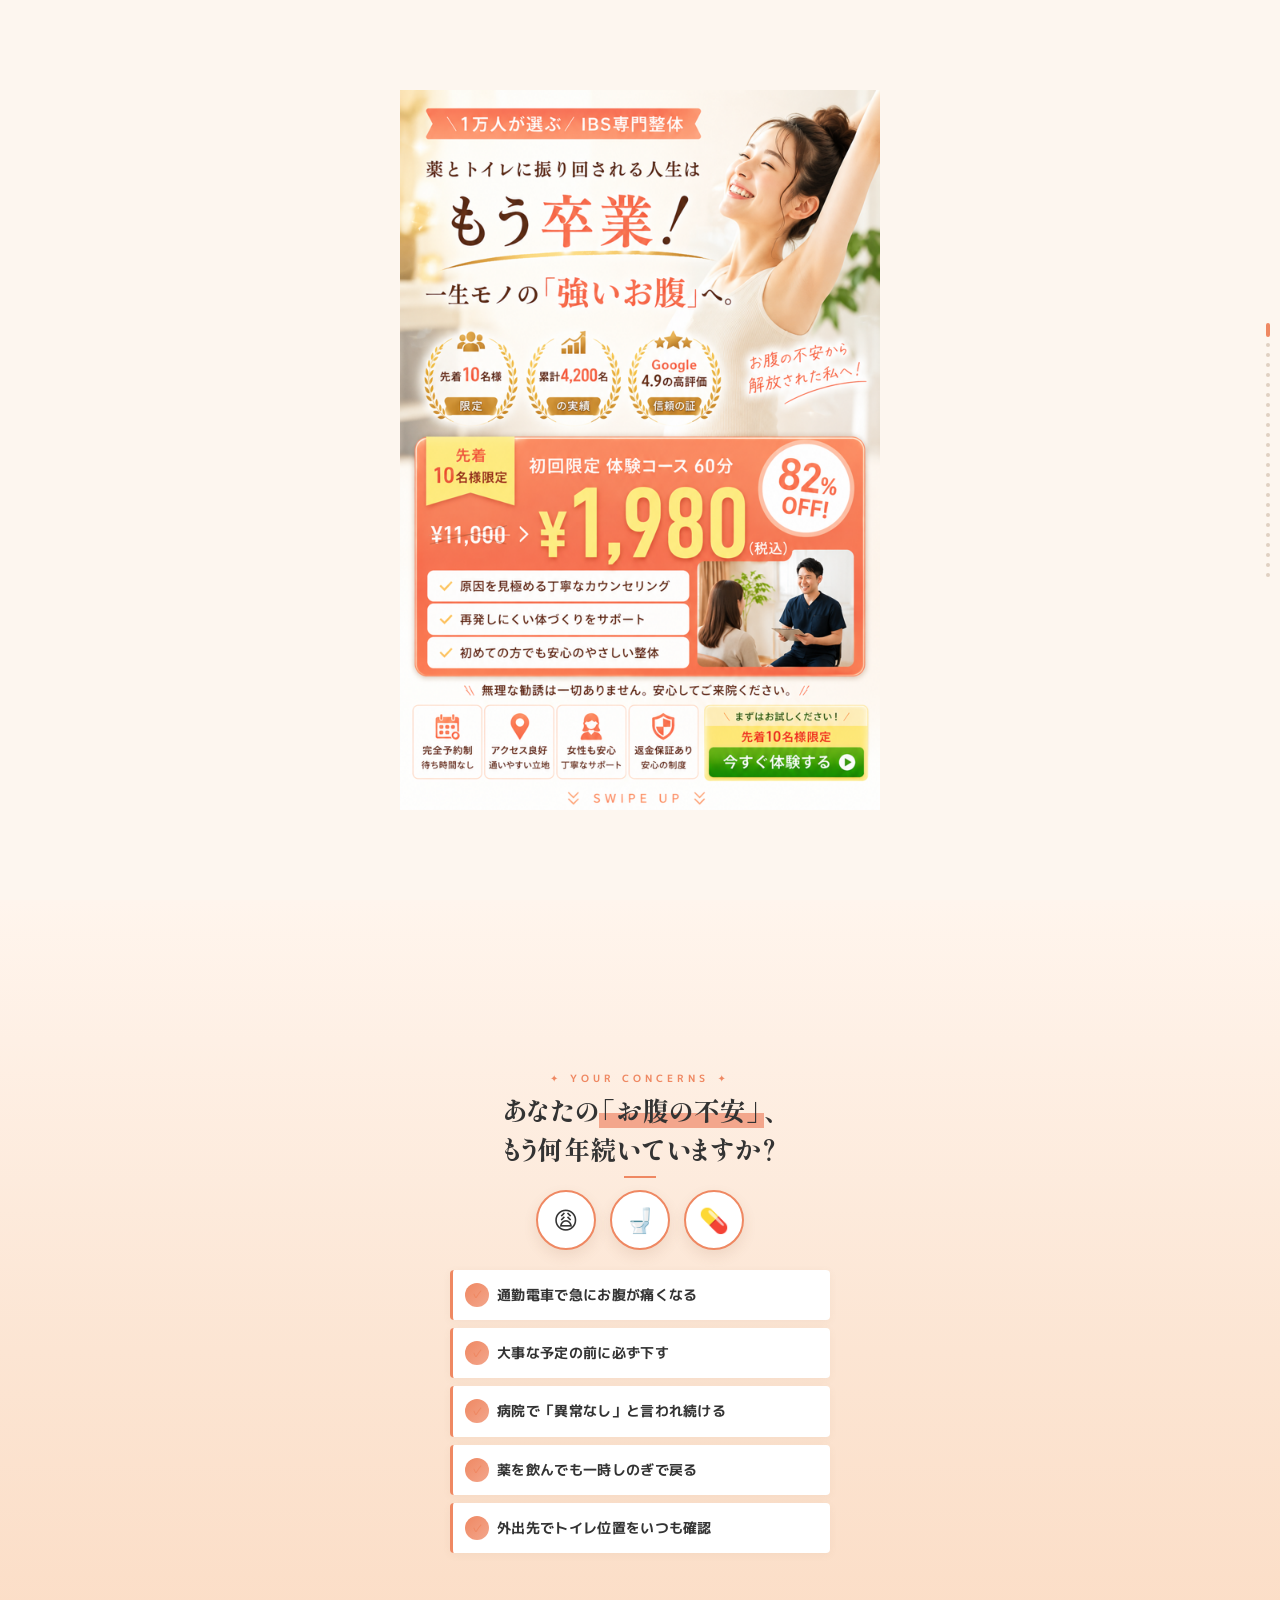
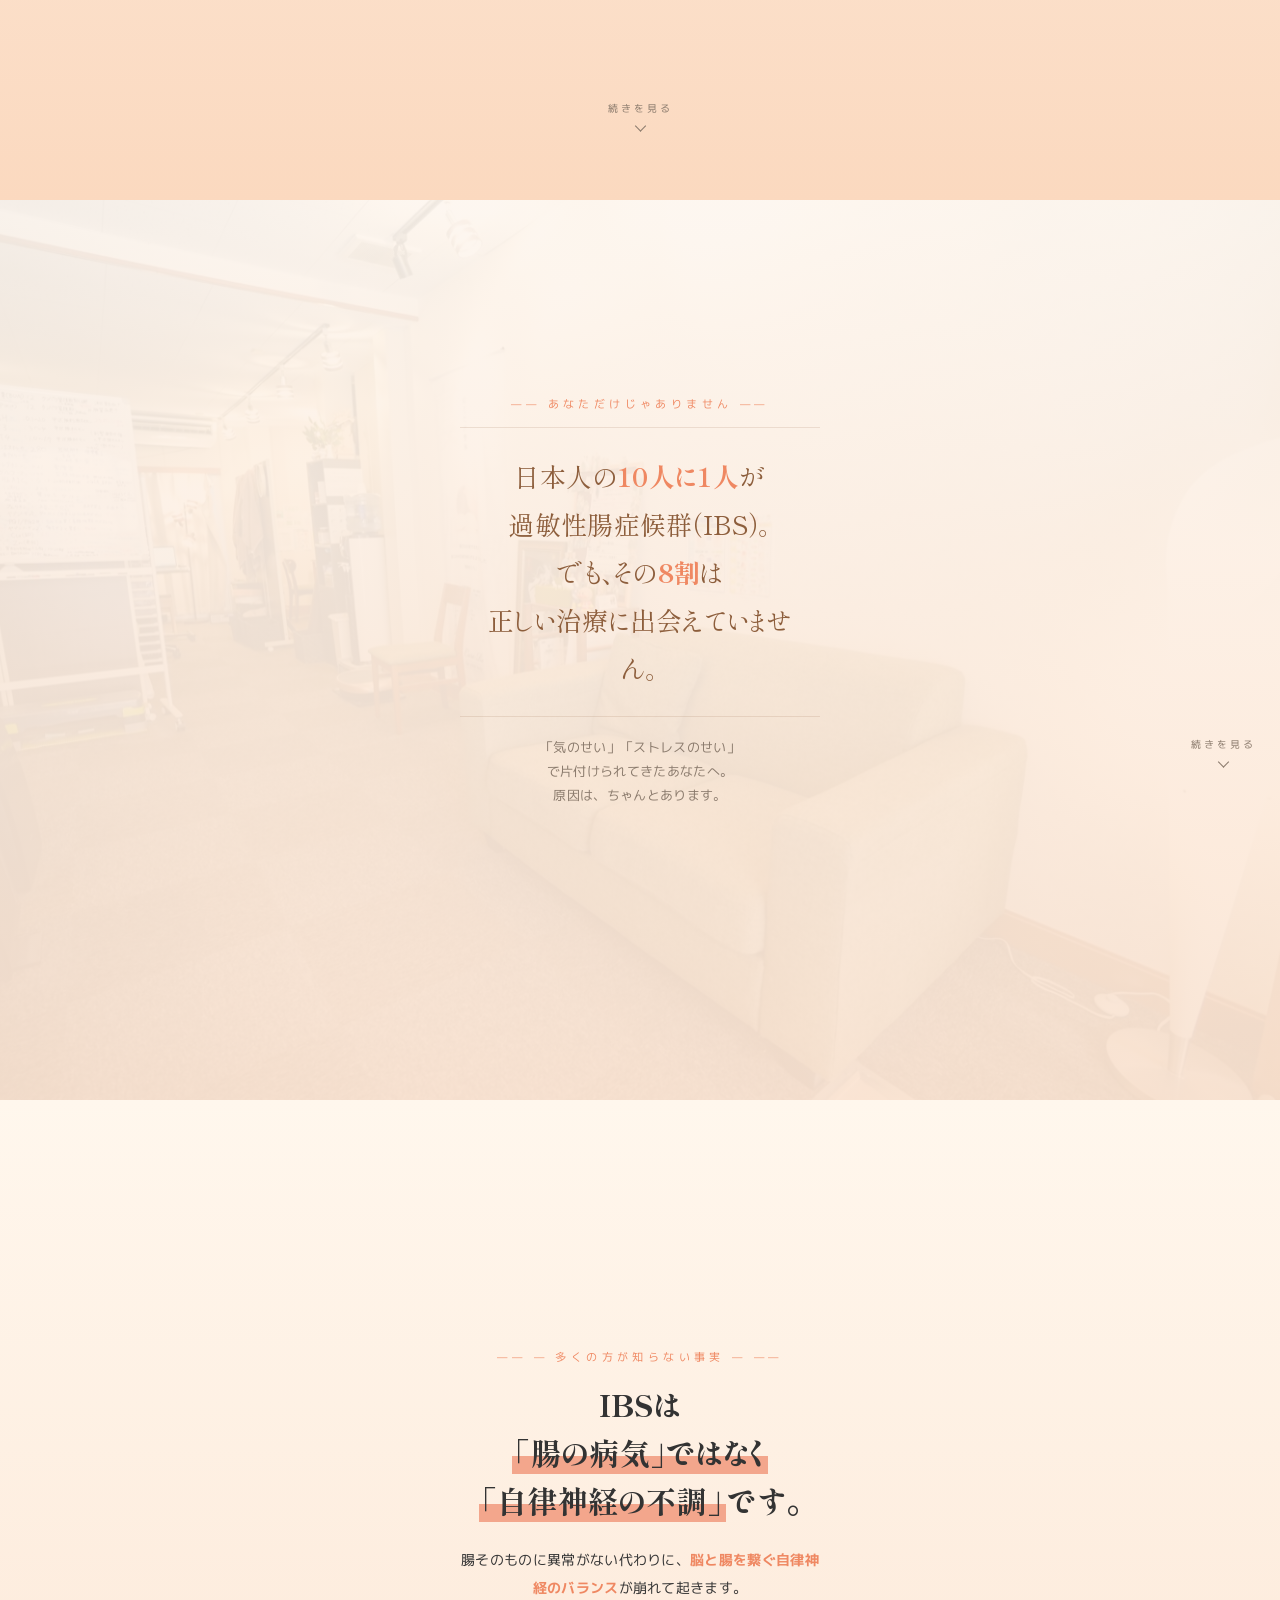
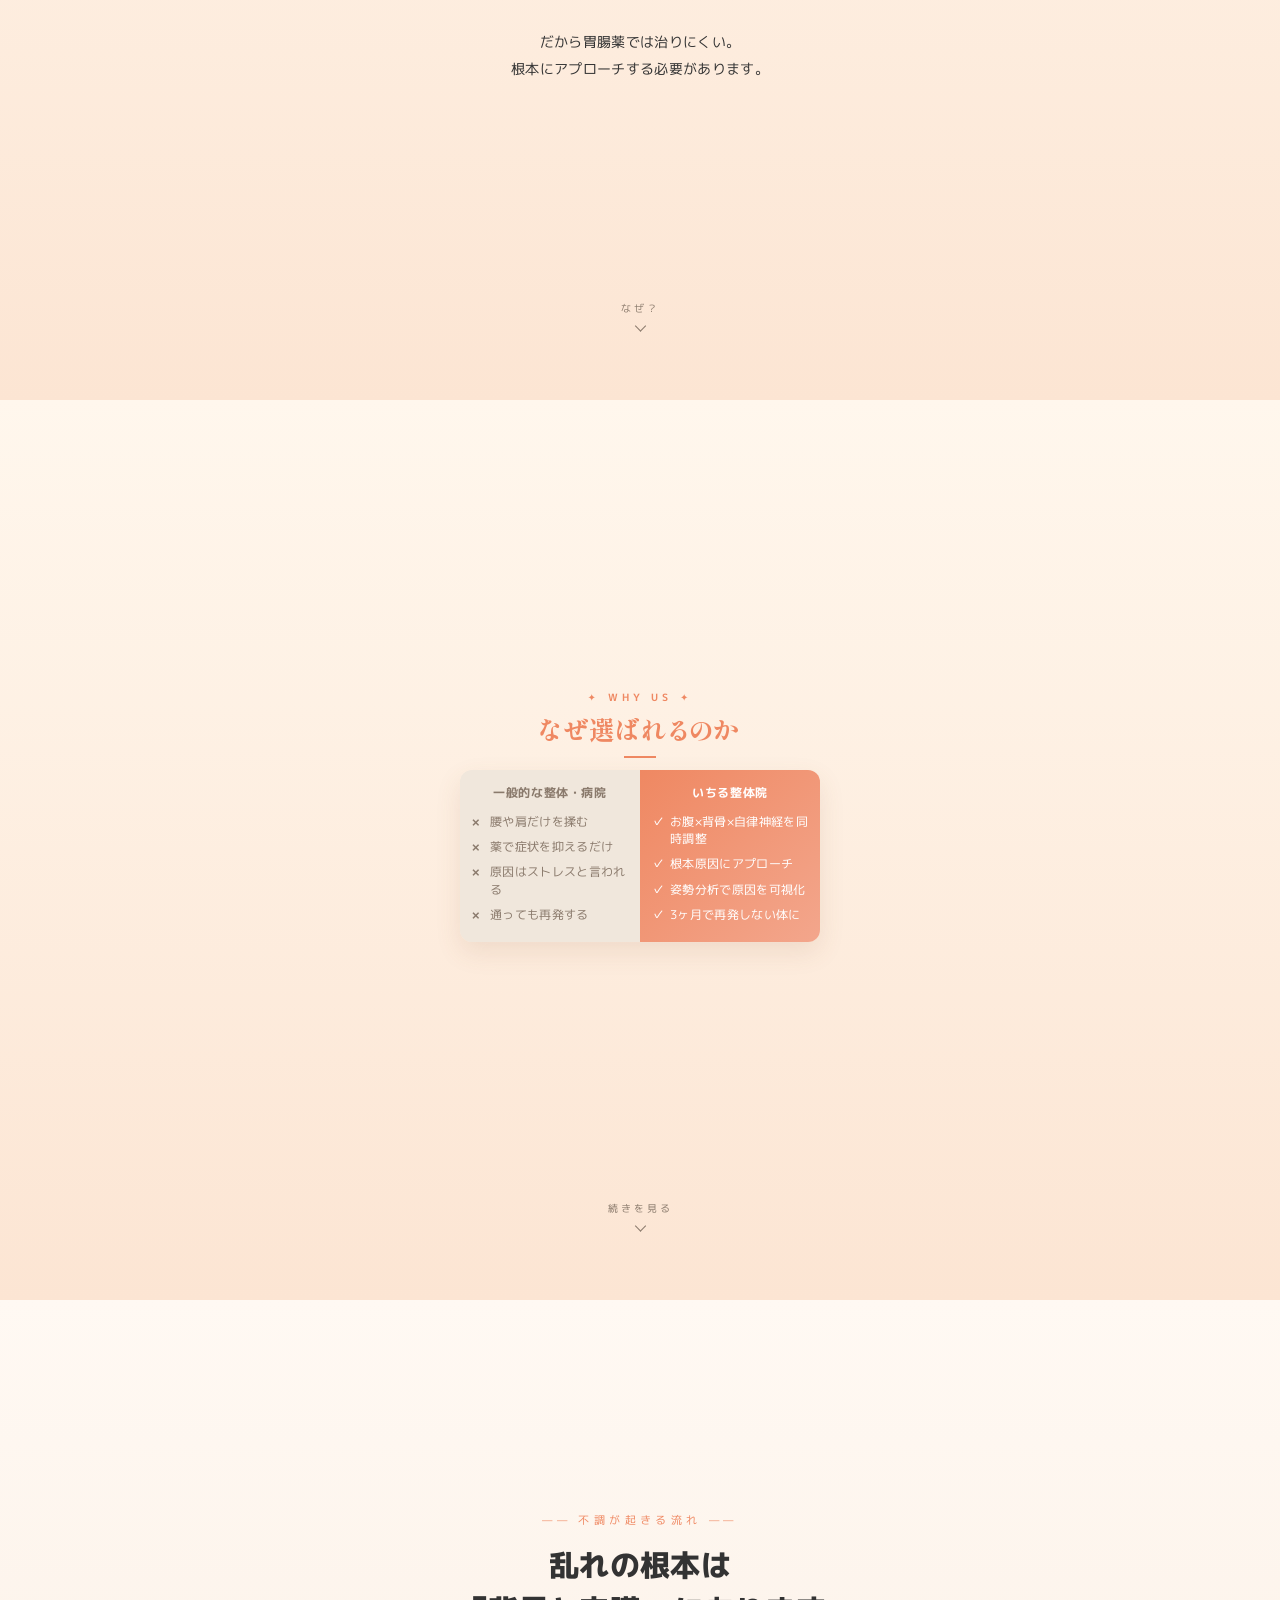
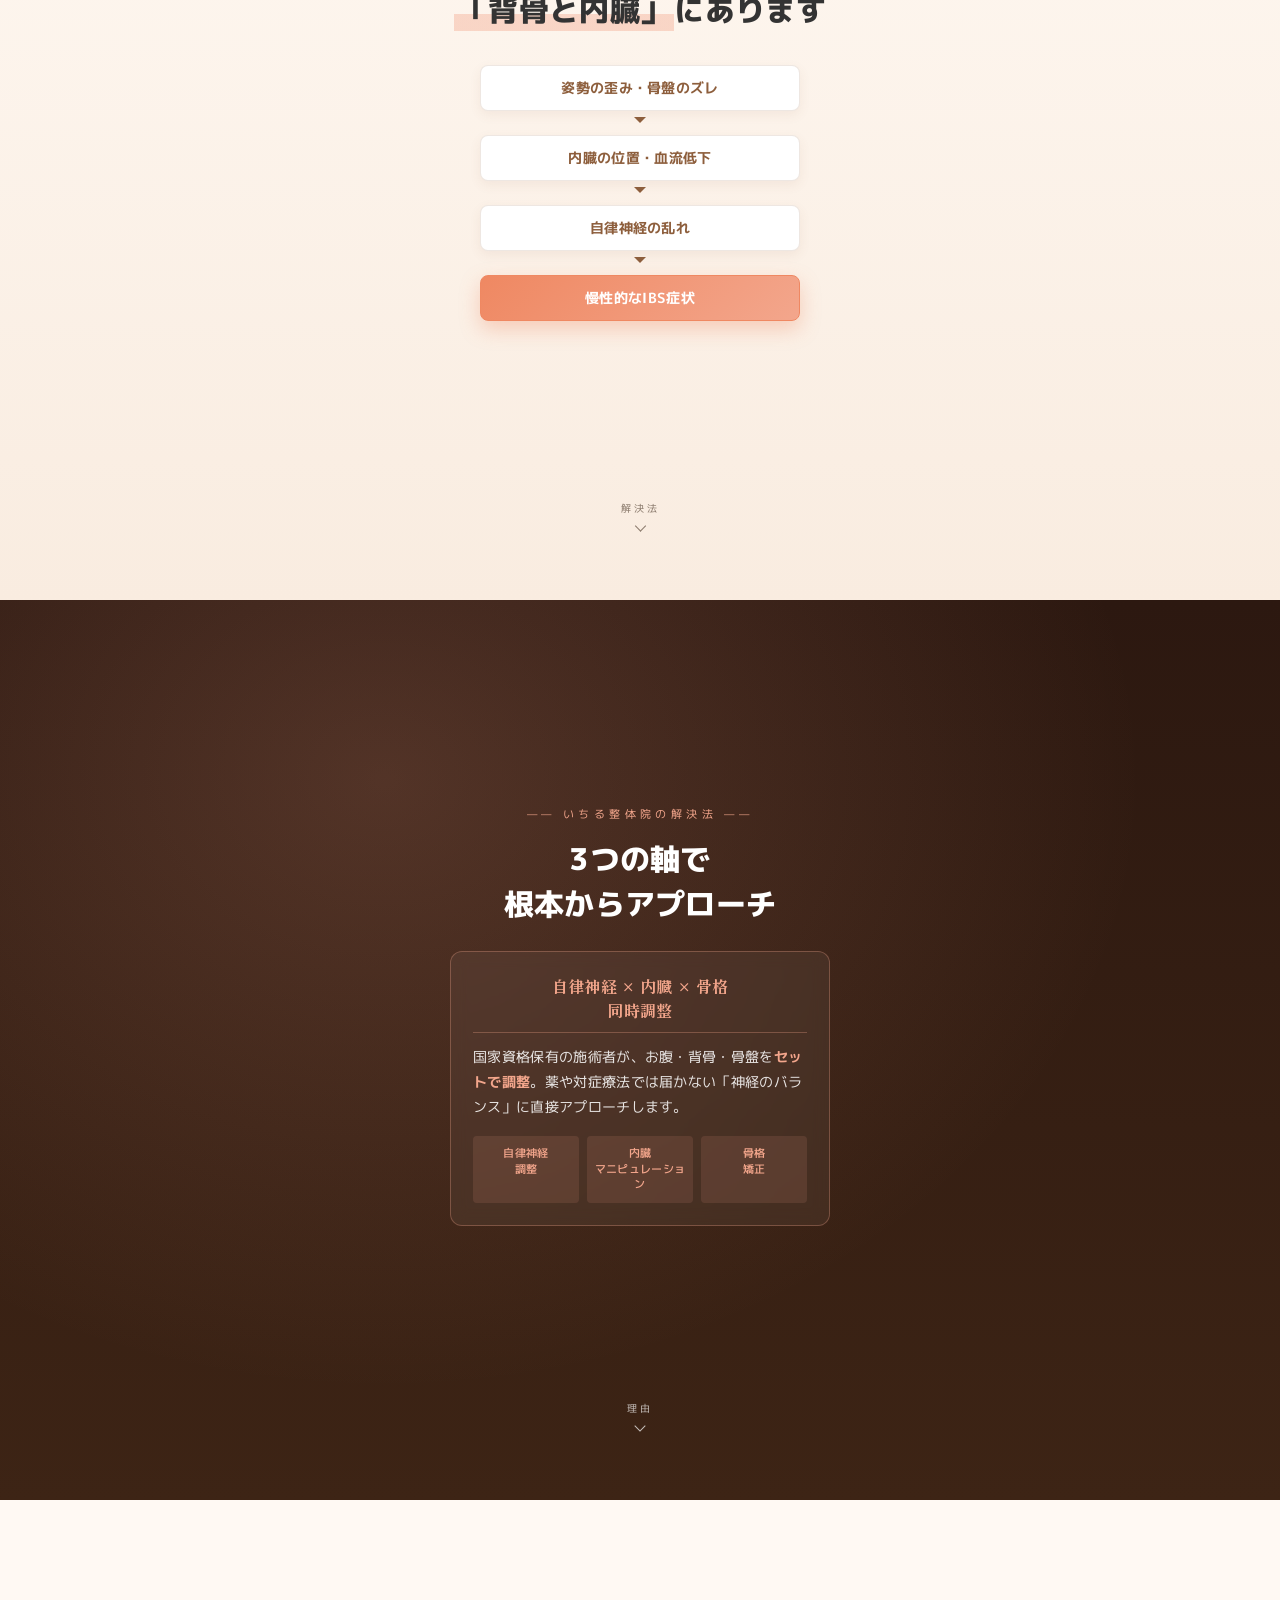
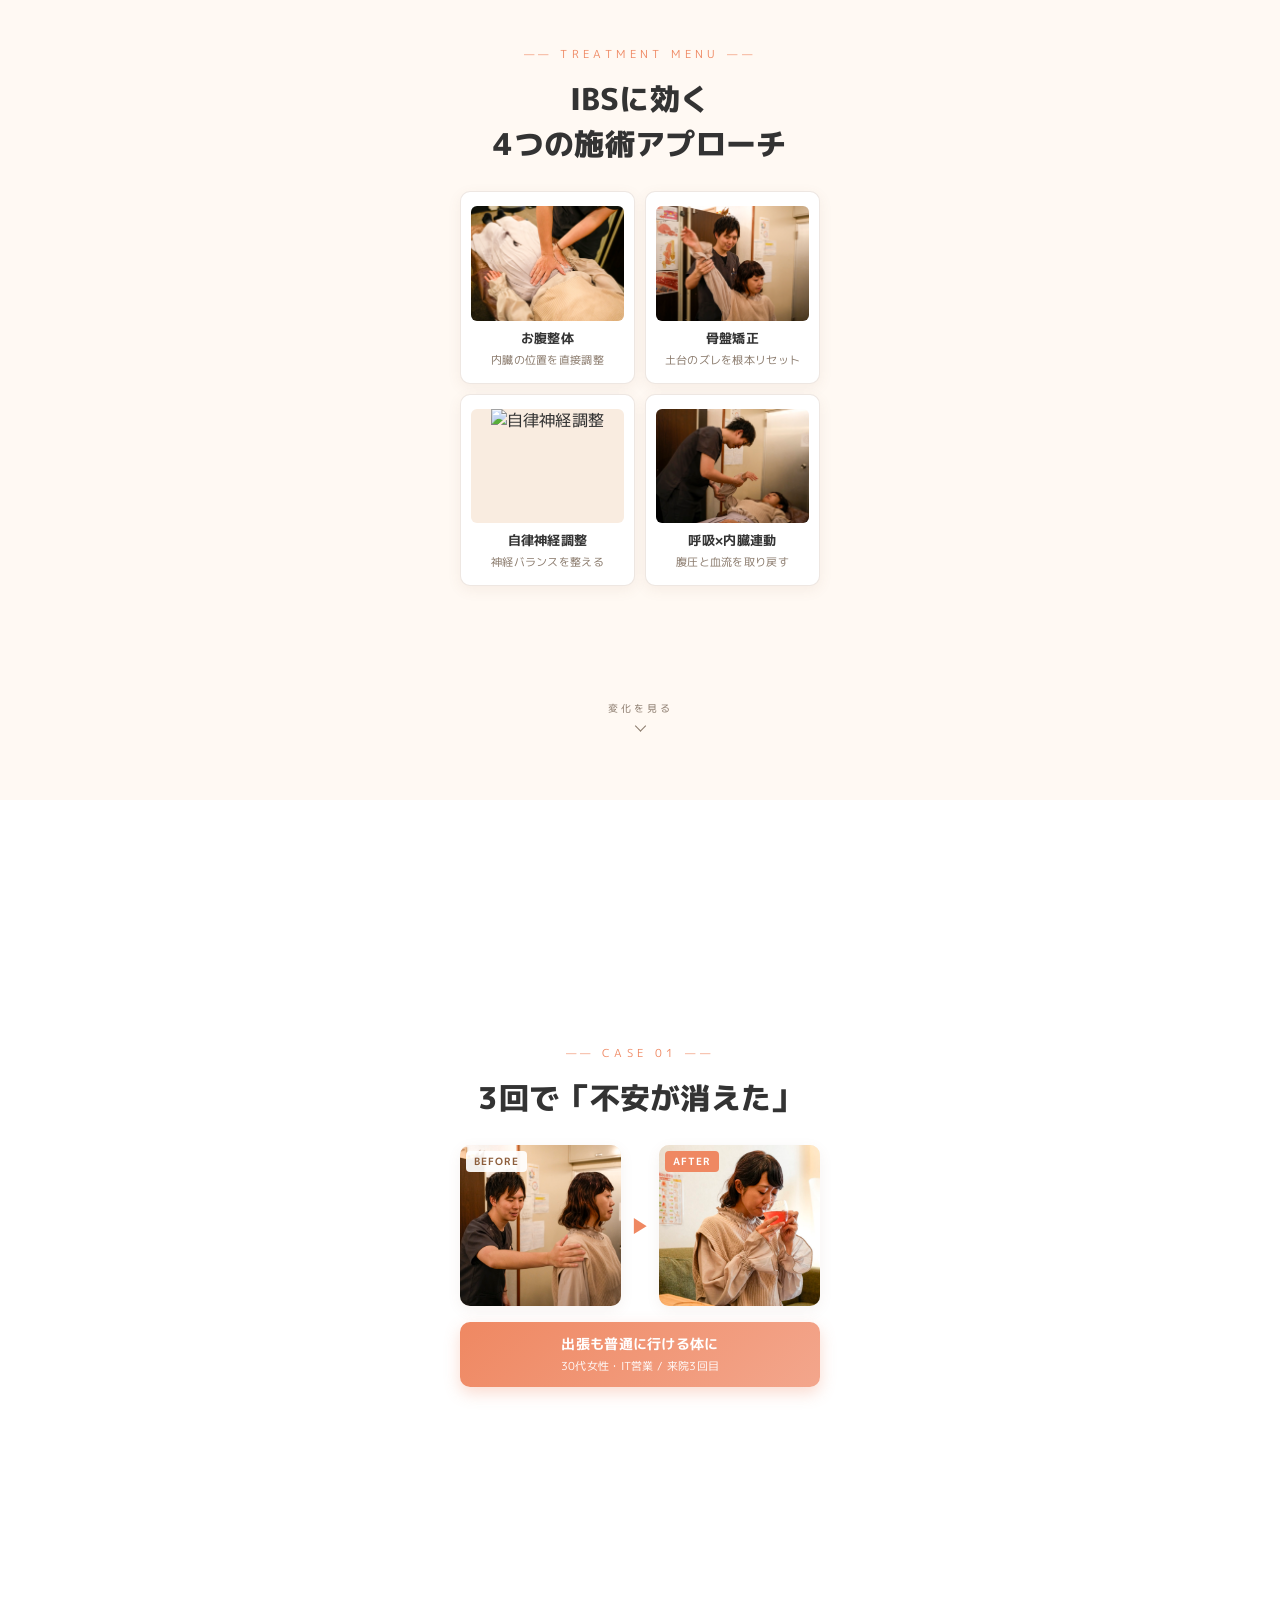
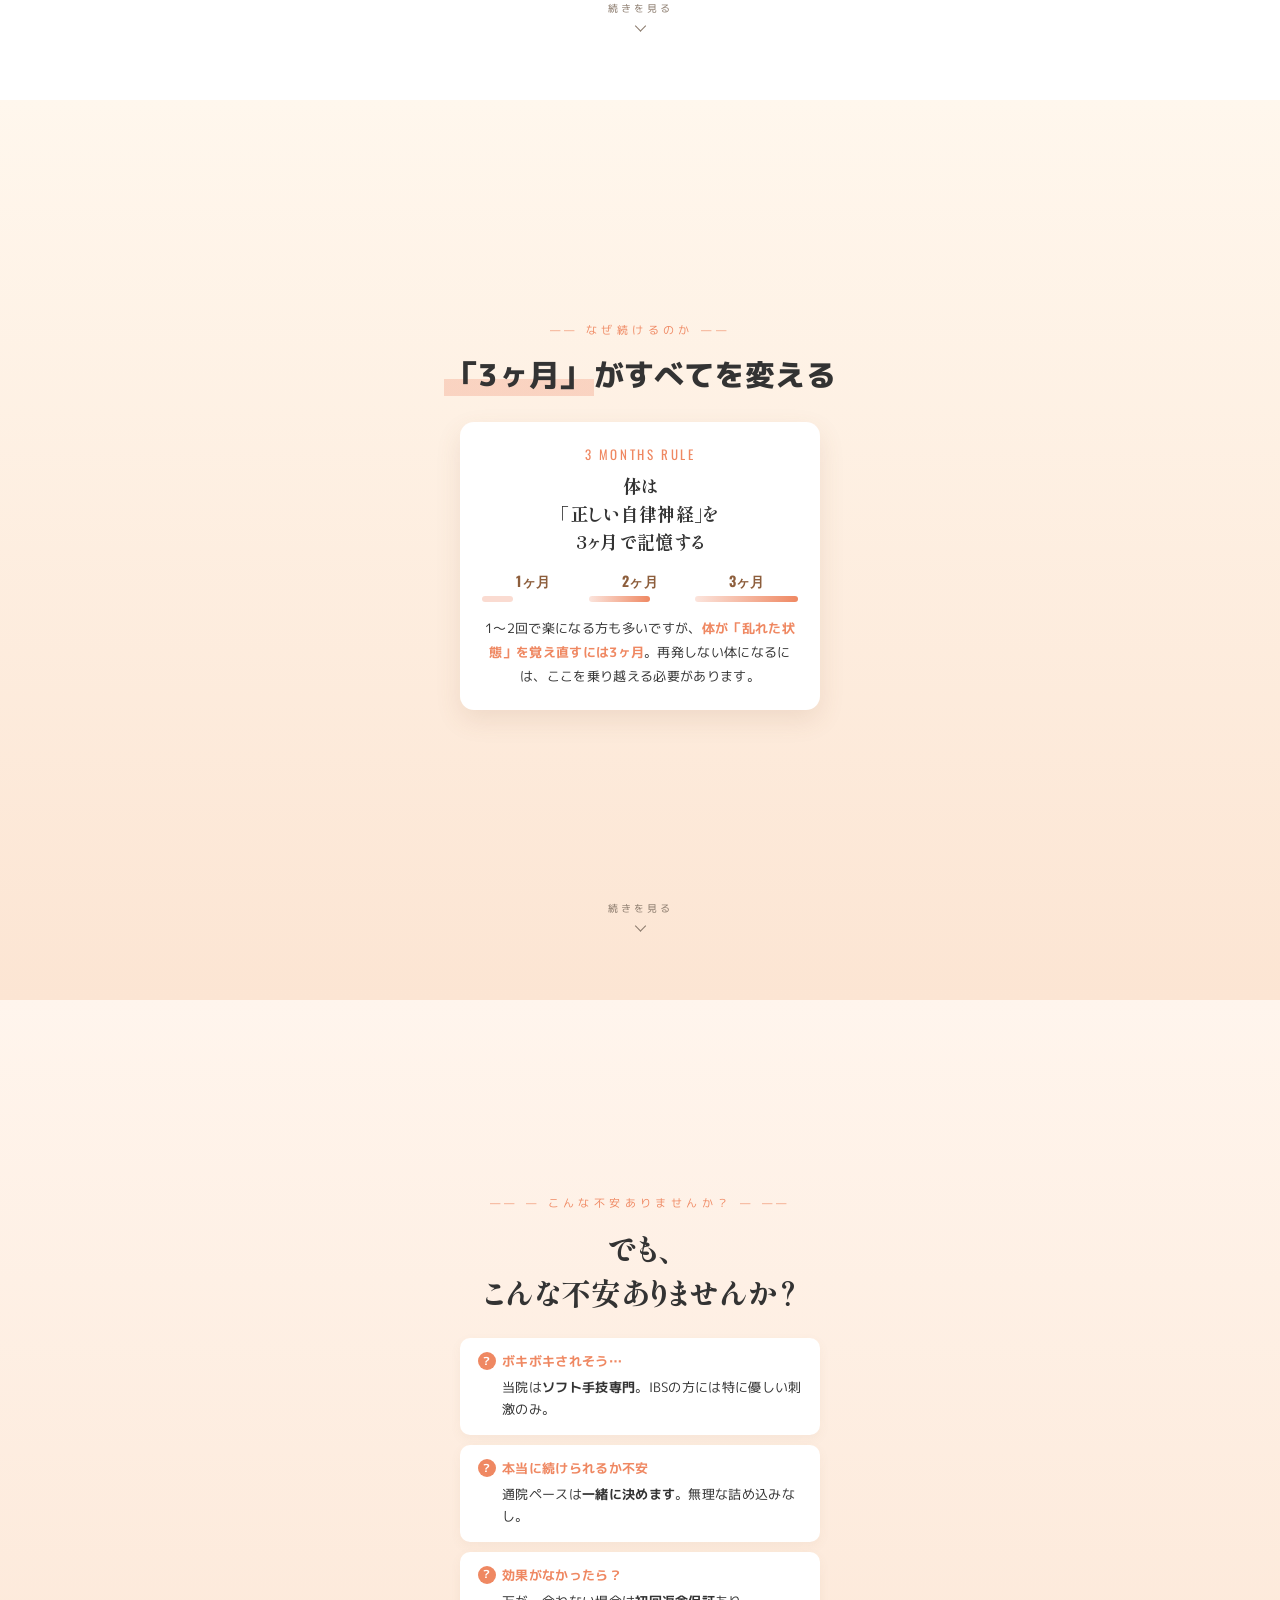
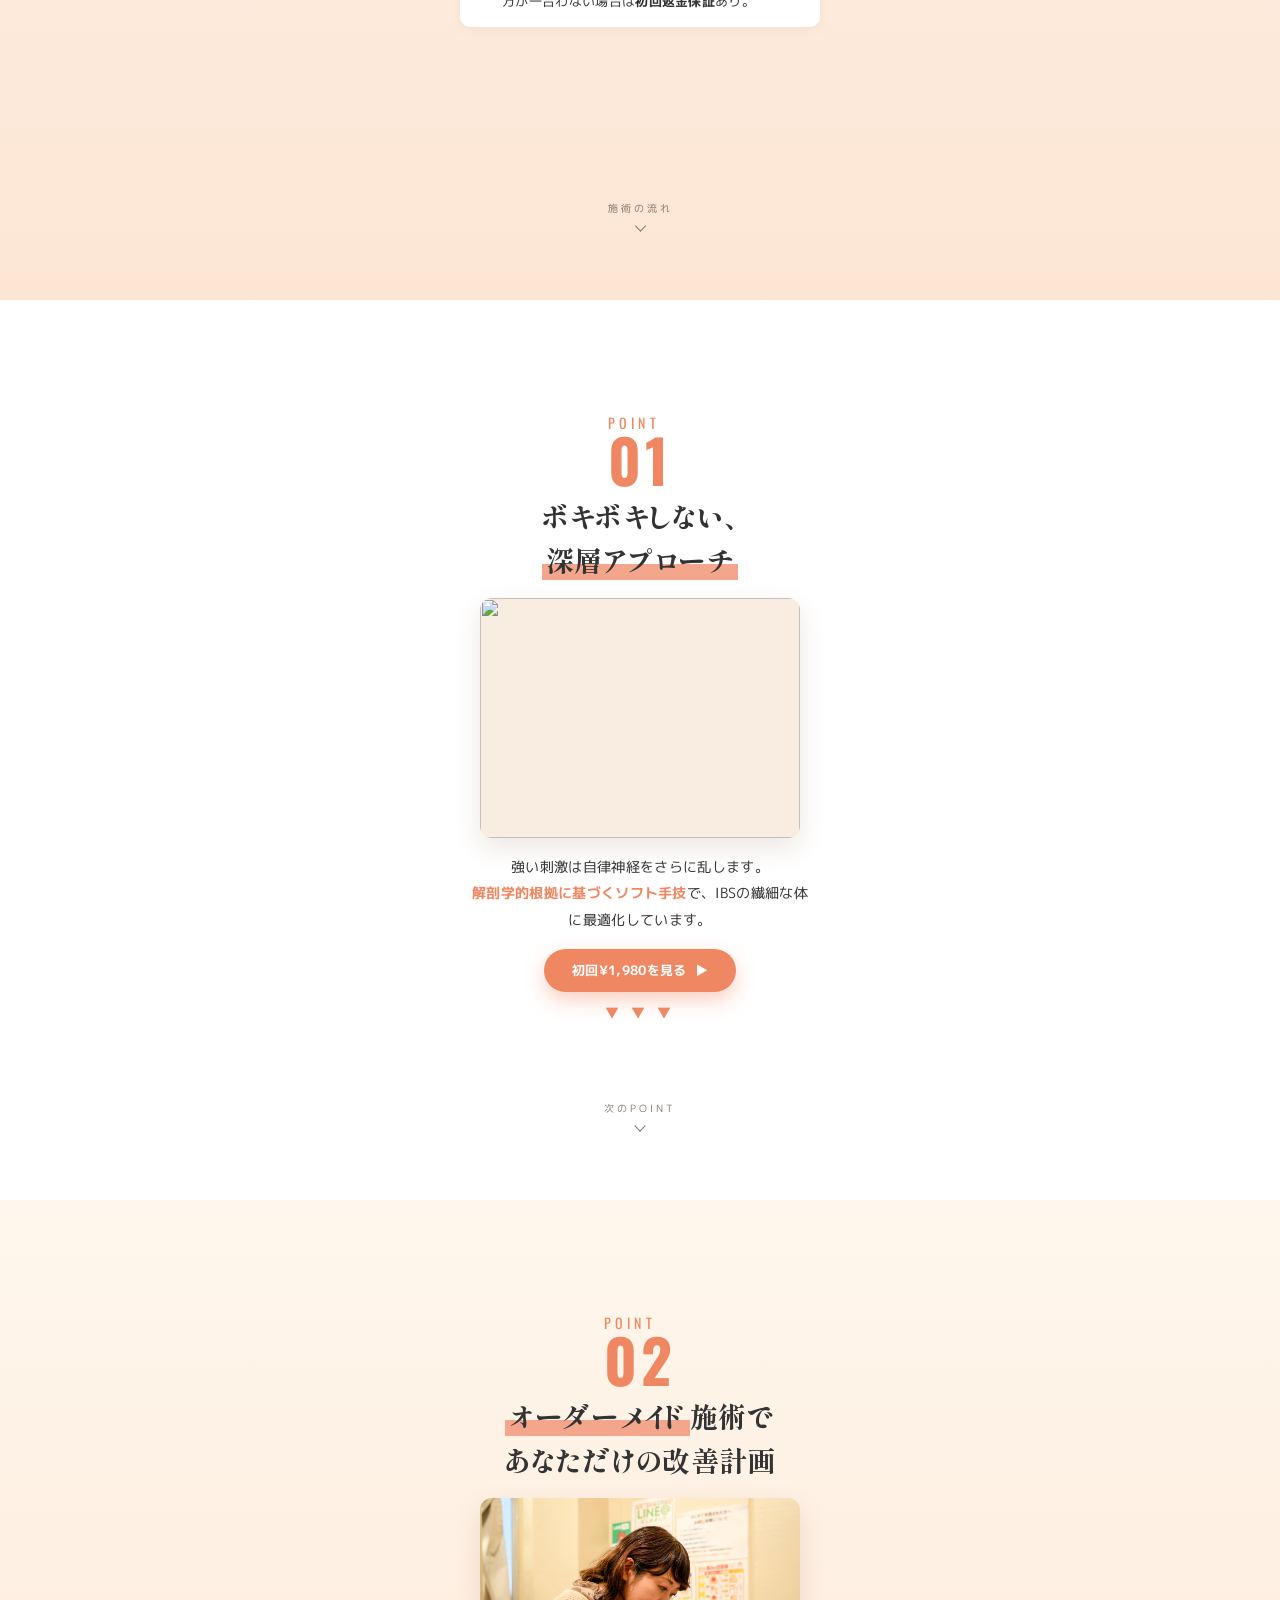
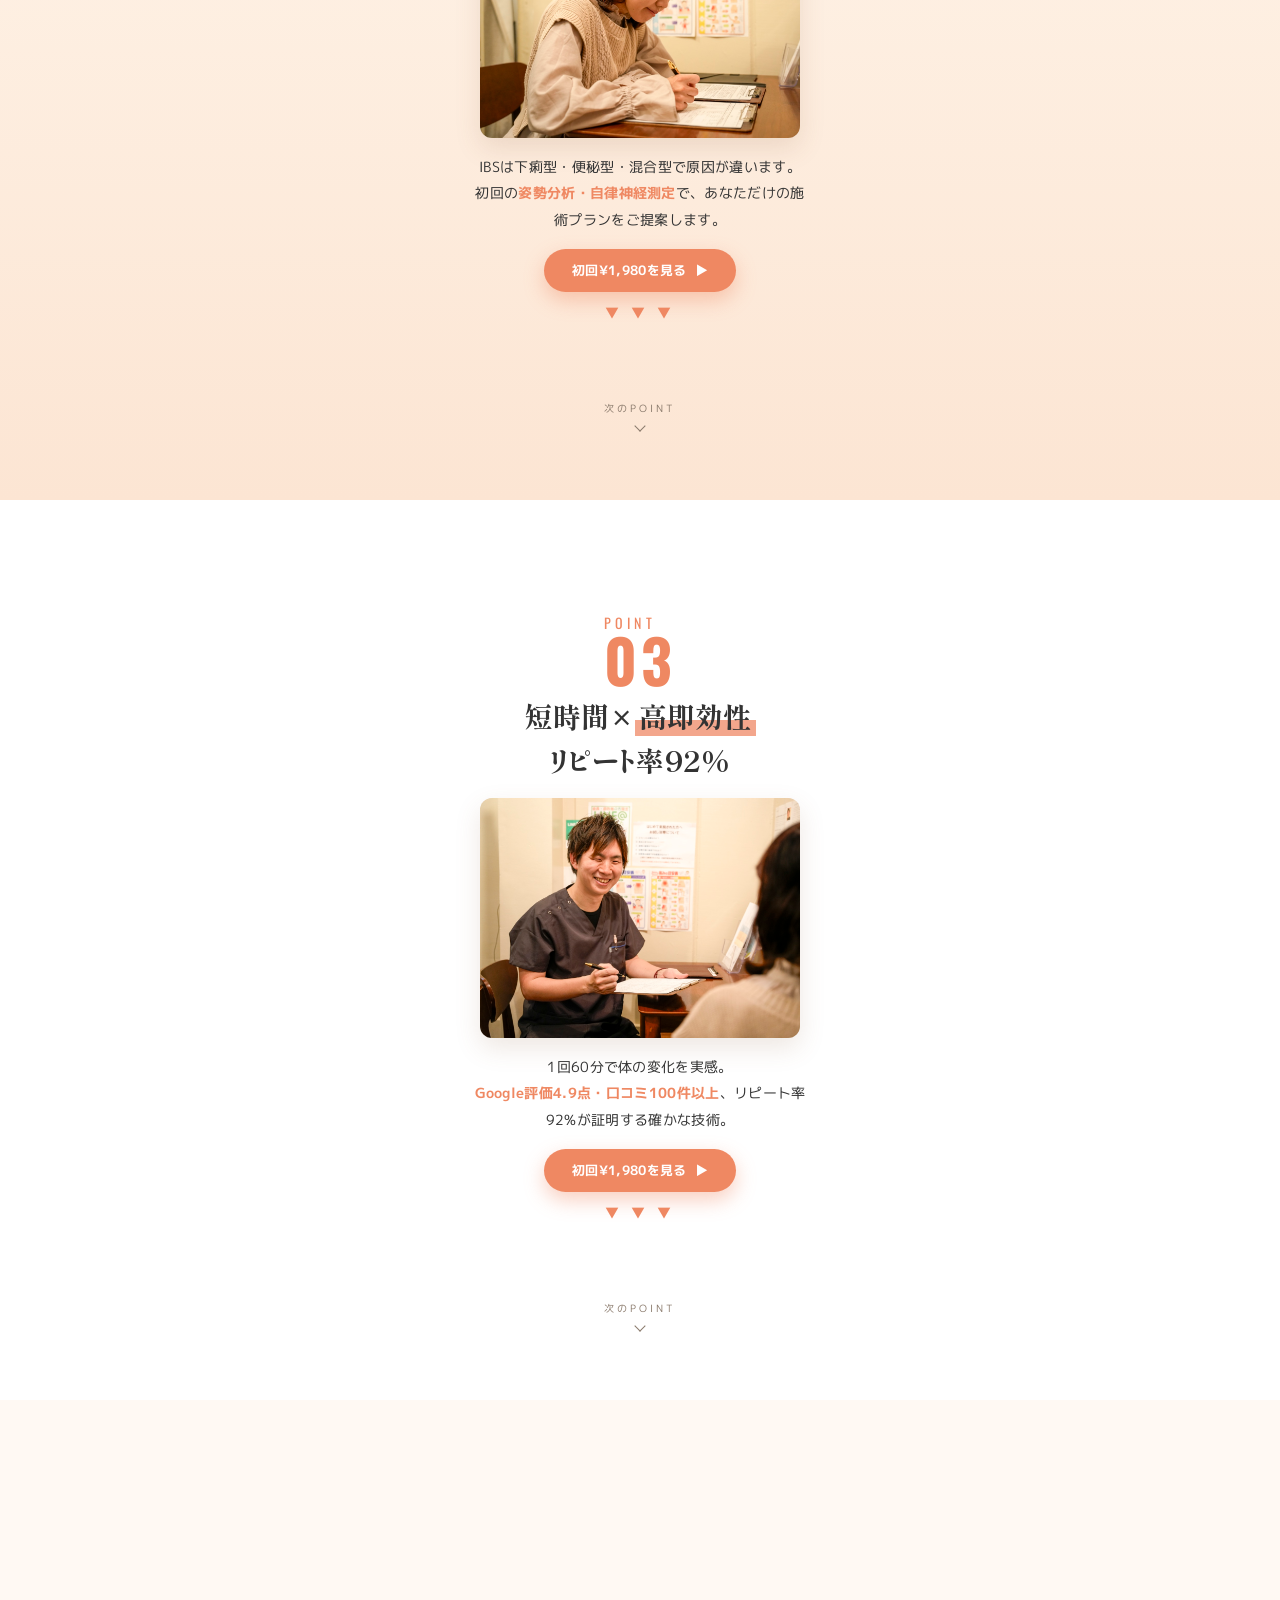
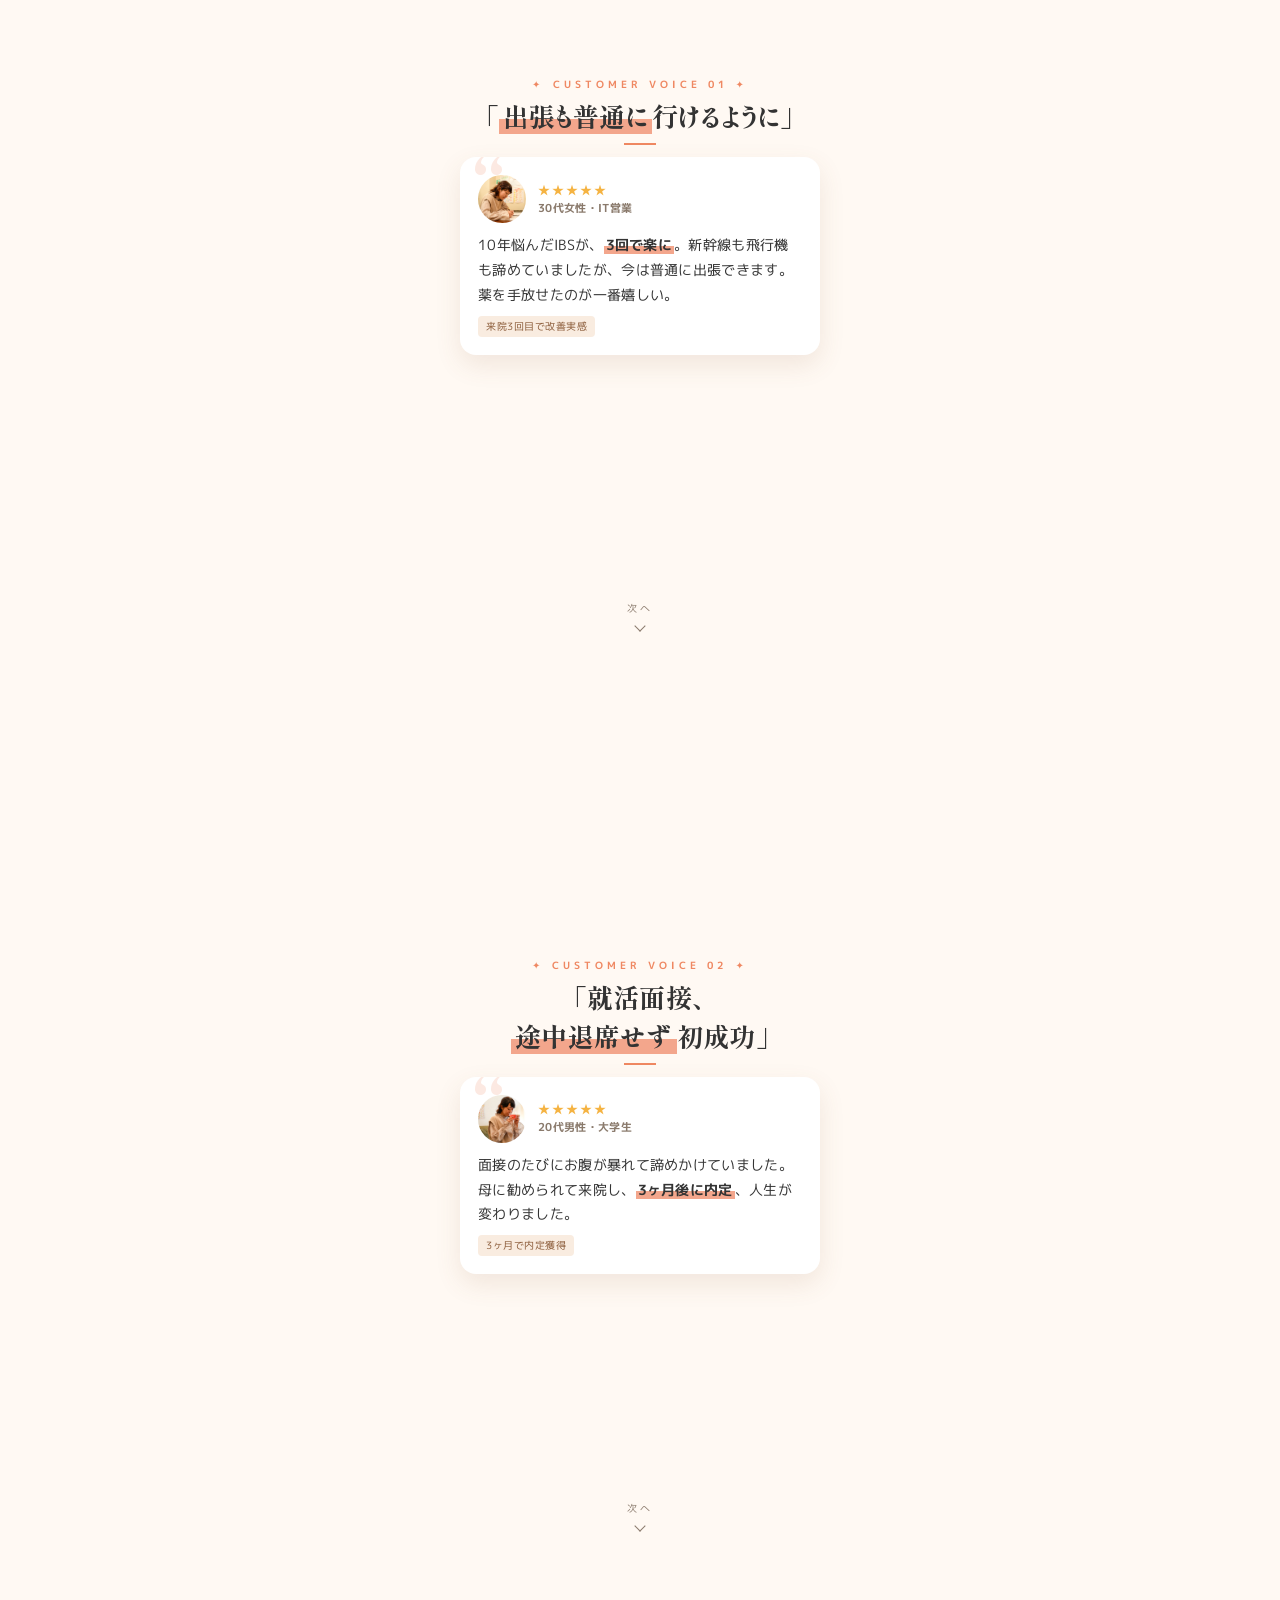
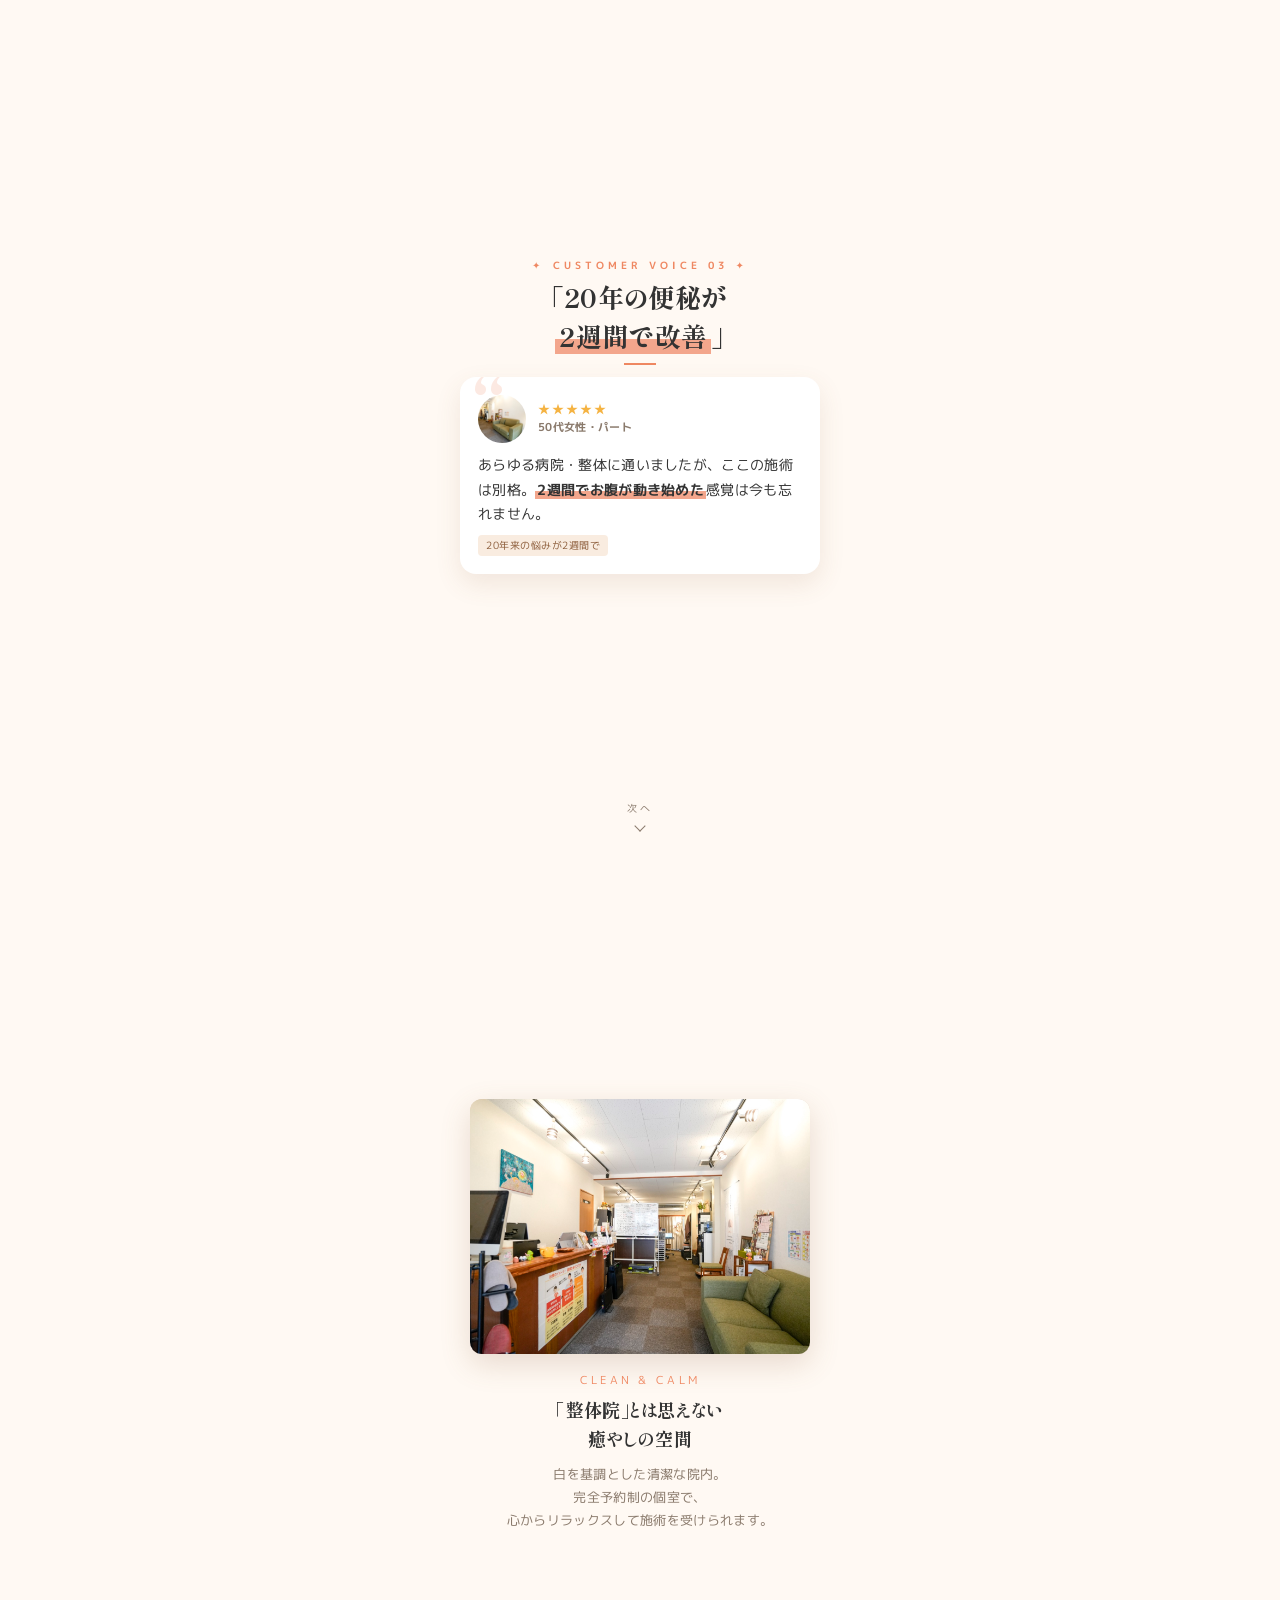
==== commit 9a176303: "Add image hero with clickable hotspots" ====
--- a/ibs-premium/index.html
+++ b/ibs-premium/index.html
@@ -18,85 +18,11 @@
 
 <div class="swiper" id="swiper">
 
-<section class="slide s-hero-premium">
-  <div class="ph-tag-row reveal">
-    <span>1万人が選ぶ</span><span class="div"></span><span>IBS専門整体</span>
-  </div>
-  <div class="ph-h reveal d1">
-    薬とトイレに振り回される人生は
-    <span class="big">もう卒業！</span>
-    一生モノの<span class="strong-q">「強いお腹」</span>へ。
-  </div>
-  
-  <div class="ph-photo-row reveal d2">
-    <div class="ph-photo"><img src="../shared/images/IMG_9438.jpg" alt=""></div>
-    <div class="ph-bubble"><strong>体験者の声</strong>お腹の不安から<br>解放された私へ！</div>
-  </div>
-  <div class="laurel-row reveal d3">
-    
-      <div class="laurel">
-        <div class="ico">LIMITED</div>
-        <div class="num">先着10名様<small></small></div>
-        <div class="lbl">限定</div>
-      </div>
-    
-      <div class="laurel">
-        <div class="ico">RECORD</div>
-        <div class="num">累計4,200名<small></small></div>
-        <div class="lbl">の実績</div>
-      </div>
-    
-      <div class="laurel">
-        <div class="ico">GOOGLE</div>
-        <div class="num">4.9<small>★</small></div>
-        <div class="lbl">Google高評価</div>
-      </div>
-    
-  </div>
-  
-  <div class="ph-offer reveal d4">
-    <div class="ribbon-l">先着10名様</div>
-    <div class="ph-offer-h" style="text-align:center;">初回限定 体験コース 60分</div>
-    <div class="ph-price-row">
-      <span class="old">¥11,000</span>
-      <span class="arrow-r">▶</span>
-      <span class="new"><span class="yen">¥</span>1,980<small>(税込)</small></span>
-    </div>
-    <div class="starburst"><span class="pct">82%</span><span class="off">OFF!</span></div>
-  </div>
-  <ul class="ph-checks reveal d5"><li>原因を見極める丁寧なカウンセリング</li><li>再発しにくい体づくりをサポート</li><li>初めての方でも安心のやさしい整体</li></ul>
-  <div style="font-size:11px;color:var(--muted);text-align:center;margin-top:2px;">無理な勧誘は一切ありません。安心してご来院ください。</div>
-  
-  <div class="feat4 reveal d5">
-    
-      <div class="it">
-        <svg viewBox="0 0 24 24" fill="none" stroke="#ef8862" stroke-width="2" stroke-linecap="round" stroke-linejoin="round"><rect x="3" y="4" width="18" height="18" rx="2"/><line x1="16" y1="2" x2="16" y2="6"/><line x1="8" y1="2" x2="8" y2="6"/><line x1="3" y1="10" x2="21" y2="10"/></svg>
-        <div class="lbl">完全予約制</div>
-        <div class="sub">待ち時間なし</div>
-      </div>
-    
-      <div class="it">
-        <svg viewBox="0 0 24 24" fill="none" stroke="#ef8862" stroke-width="2" stroke-linecap="round" stroke-linejoin="round"><path d="M21 10c0 7-9 13-9 13s-9-6-9-13a9 9 0 1 1 18 0z"/><circle cx="12" cy="10" r="3"/></svg>
-        <div class="lbl">アクセス良好</div>
-        <div class="sub">通いやすい立地</div>
-      </div>
-    
-      <div class="it">
-        <svg viewBox="0 0 24 24" fill="none" stroke="#ef8862" stroke-width="2" stroke-linecap="round" stroke-linejoin="round"><path d="M20.84 4.61a5.5 5.5 0 0 0-7.78 0L12 5.67l-1.06-1.06a5.5 5.5 0 0 0-7.78 7.78l1.06 1.06L12 21.23l7.78-7.78 1.06-1.06a5.5 5.5 0 0 0 0-7.78z"/></svg>
-        <div class="lbl">女性も安心</div>
-        <div class="sub">丁寧なケア</div>
-      </div>
-    
-      <div class="it">
-        <svg viewBox="0 0 24 24" fill="none" stroke="#ef8862" stroke-width="2" stroke-linecap="round" stroke-linejoin="round"><path d="M12 22s8-4 8-10V5l-8-3-8 3v7c0 6 8 10 8 10z"/><polyline points="9 12 11 14 15 10"/></svg>
-        <div class="lbl">返金保証あり</div>
-        <div class="sub">安心の制度</div>
-      </div>
-    
-  </div>
-  <div class="cta-pro-pretext reveal d5">まずはお試しください！</div>
-  <a class="cta-pro reveal d5" href="#offer">今すぐ体験する</a>
-  <div class="hint">SWIPE UP<span class="arrow"></span></div>
+<section class="slide s-image-hero">
+  <div class="image-hero-wrap">
+    <img class="image-hero-img" src="../shared/images/hero-design.jpg" alt="いちる整体院 IBS体験コース">
+    <a class="hotspot" href="#offer" style="left:4%;top:53%;width:92%;height:19%;" aria-label="オファー詳細"></a><a class="hotspot" href="#offer" style="left:49%;top:91%;width:49%;height:7%;" aria-label="今すぐ体験する"></a>
+  </div>
 </section>
 
 <section class="slide s-pain pro">
--- a/shared/styles.css
+++ b/shared/styles.css
@@ -1139,3 +1139,39 @@
 .compare-card .col.bad li::before { content: "×"; position: absolute; left: 0; color: var(--muted); font-weight: 700; }
 .compare-card .col.good li::before { content: "✓"; position: absolute; left: 0; color: white; font-weight: 700; }
 
+
+/* === Image Hero with hotspots === */
+.s-image-hero {
+  padding: 0 !important;
+  background: var(--cream);
+  align-items: center;
+  justify-content: center;
+}
+.image-hero-wrap {
+  position: relative;
+  width: 100%;
+  max-width: 480px;
+  margin: 0 auto;
+}
+.image-hero-img {
+  display: block;
+  width: 100%;
+  height: auto;
+  max-height: 100svh;
+  object-fit: contain;
+}
+.hotspot {
+  position: absolute;
+  display: block;
+  background: transparent;
+  cursor: pointer;
+  text-decoration: none;
+  border-radius: 8px;
+  transition: background 0.15s ease;
+  -webkit-tap-highlight-color: rgba(239, 136, 98, 0.3);
+}
+.hotspot:active { background: rgba(239, 136, 98, 0.15); }
+.hotspot.debug {
+  background: rgba(239, 136, 98, 0.25);
+  outline: 2px dashed var(--coral);
+}
